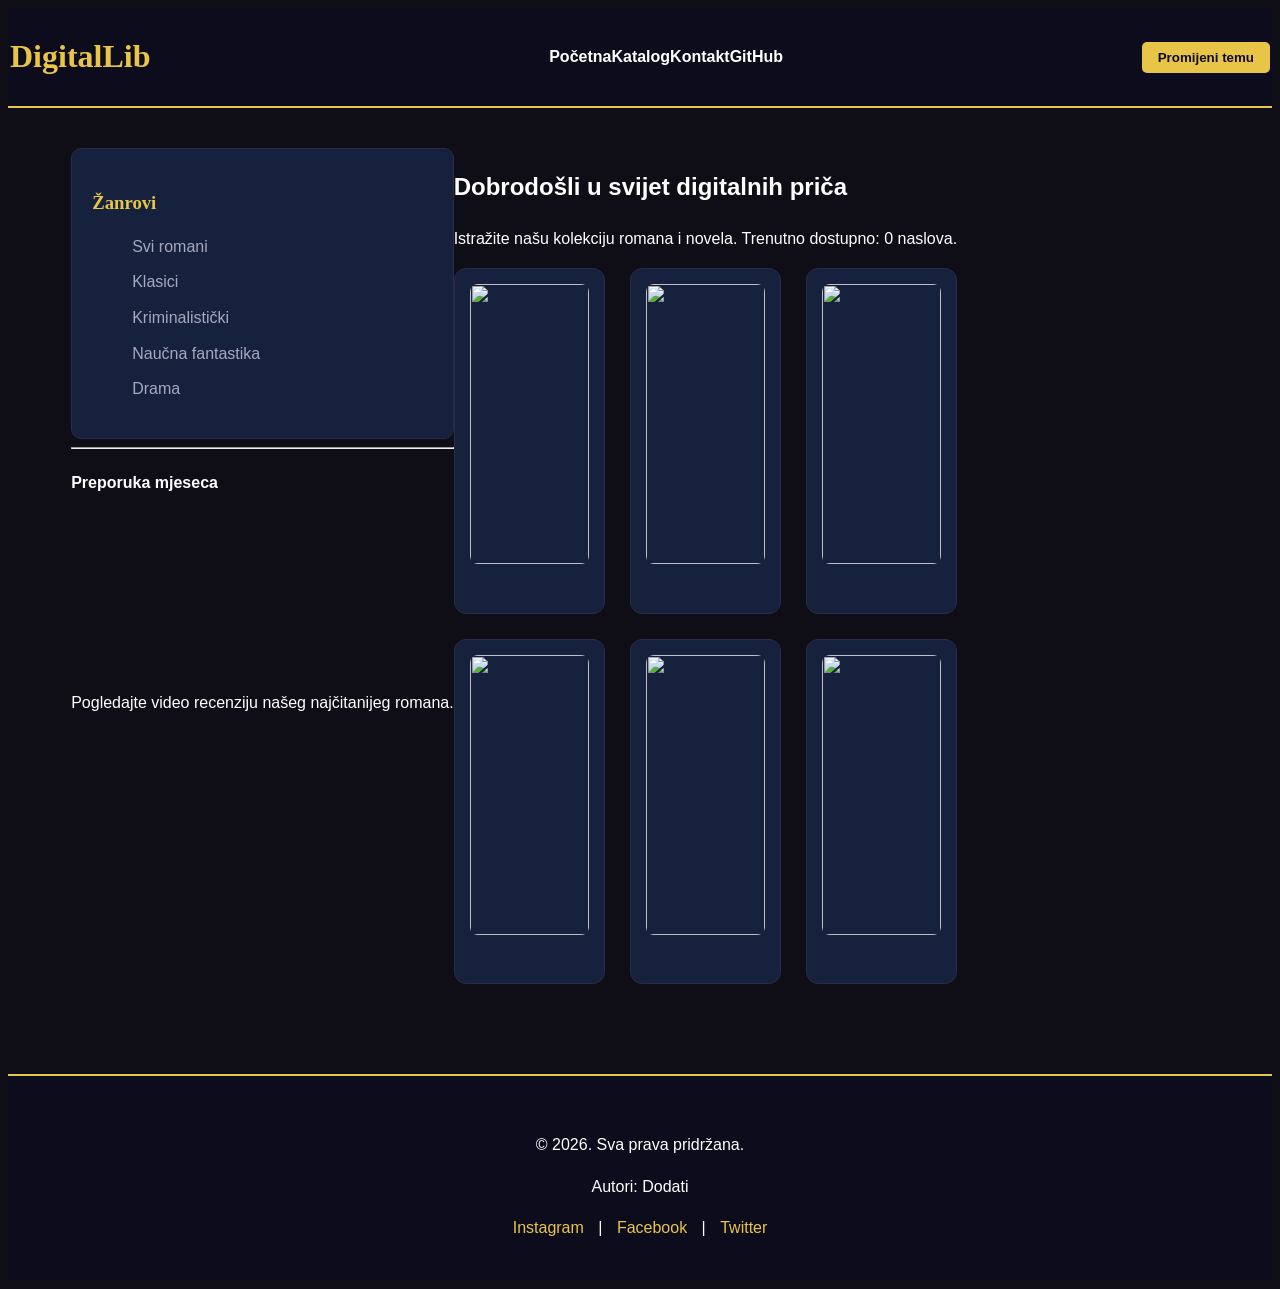
==== index.html @ f1a8d461 "v0.1 Osnovna struktura HTML dijela, uz skromni CSS i trenutno bez JS. Fokus ove promjene je bio dod" ====
<!DOCTYPE html>
<html lang="bs">
<head>
    <meta charset="UTF-8">
    <meta name="viewport" content="width=device-width, initial-scale=1.0">
    <title>Digitalna Biblioteka | Početna</title>
    <link rel="stylesheet" href="css/tptpstil.css">
</head>
<body>

    <header>
        <div class="logo">
            <h1>DigitalLib</h1>
        </div>
        <nav>
            <ul>
                <li><a href="index.html">Početna</a></li>
                <li><a href="katalog.html">Katalog</a></li>
                <li><a href="kontakt.html">Kontakt</a></li>
                <li><a href="https://https://github.com/numanovicm/Grupa50-TPTP-2026" target="_blank">GitHub</a></li>
            </ul>
        </nav>
        <button id="drugaBoja">Promijeni temu</button>
    </header>

    <div class="container">
        <aside>
            <nav id="sporedniNav">
                <h3>Žanrovi</h3>
                <ul>
                    <li><a href="#" onclick="filterBooks('svi')">Svi romani</a></li>
                    <li><a href="#" onclick="filterBooks('klasici')">Klasici</a></li>
                    <li><a href="#" onclick="filterBooks('krimi')">Kriminalistički</a></li>
                    <li><a href="#" onclick="filterBooks('sf')">Naučna fantastika</a></li>
                    <li><a href="#" onclick="filterBooks('drama')">Drama</a></li>
                </ul>
            </nav>
            <hr>
            <div class="video">
                <h4>Preporuka mjeseca</h4>
                <iframe width="100%" src="https://www.youtube.com/embed/dQw4w9WgXcQ" title="YouTube video " frameborder="0" allowfullscreen></iframe>
                <p>Pogledajte video recenziju našeg najčitanijeg romana.</p>
            </div>
        </aside>

        <main>
            <section id="landing">
                <h2>Dobrodošli u svijet digitalnih priča</h2>
                <p>Istražite našu kolekciju romana i novela. Trenutno dostupno: <span id="book-count">0</span> naslova.</p>
            </section>

            <section id="knjige-grid">
                <article class="kartice" data-category="klasici">
                    <img src="" alt="">
                    <h3></h3>
                    <p></p>
                    <a href="sadrzaj.html#"></a>
                </article>

                <article class="kartice" data-category="klasici">
                    <img src="" alt="">
                    <h3></h3>
                    <p></p>
                    <a href="sadrzaj.html#"></a>
                </article>


                <article class="kartice" data-category="klasici">
                    <img src="" alt="">
                    <h3></h3>
                    <p></p>
                    <a href="sadrzaj.html#"></a>
                </article>


                <article class="kartice" data-category="klasici">
                    <img src="" alt="">
                    <h3></h3>
                    <p></p>
                    <a href="sadrzaj.html#"></a>
                </article>


                <article class="kartice" data-category="klasici">
                    <img src="" alt="">
                    <h3></h3>
                    <p></p>
                    <a href="sadrzaj.html#"></a>
                </article>


                <article class="kartice" data-category="klasici">
                    <img src="" alt="">
                    <h3></h3>
                    <p></p>
                    <a href="sadrzaj.html#"></a>
                </article>

            </section>
        </main>
    </div>

    <footer>
        <p>&copy; 2026. Sva prava pridržana.</p>
        <p>Autori: Dodati</p>
        <div class="linkovi">
            <a href="#">Instagram</a> | <a href="#">Facebook</a> | <a href="#">Twitter</a>
        </div>
    </footer>

    <script src="js/tptpskripte.js"></script>
</body>
</html>
---- css/tptpstil.css ----
/*Deklaracija nekih boja koje se cesto koriste*/
:root {

    --boja-pozadina: #0f0e17;
    --boja-povrsina: #1a1a2e;
    --boja-kartica: #16213e;
    --boja-naglasak: #e8c547;
    --boja-tekst: #fffffe;
    --boja-tekst-sekundarni: #a7a9be;
    --boja-granica: #2a2a4a;
    --font-naslov: 'Playfair Display', Georgia, serif;
    --font-tijelo: 'Lato', sans-serif;
    --prelaz: 0.3s cubic-bezier(0.4, 0, 0.2, 1);
}



body {
    font-family: var(--font-tijelo);
    background-color: var(--boja-pozadina);
    color: var(--boja-tekst);
    line-height: 1.6;
    transition: background-color var(--prelaz), color var(--prelaz);
}


header {
    background-color: #0d0c1d;
    padding: 2px;
    display: flex;
    justify-content: space-between;
    align-items: center;
    position: sticky;
    top: 0;
    z-index: 1000; /*Sugestija Geminija kako bi header uvijek bio na vrhu*/
    border-bottom: 2px solid var(--boja-naglasak);
}

header h1 {
    font-family: var(--font-naslov);
    color: var(--boja-naglasak);
}

header nav ul {
    display: flex;
    list-style: none;
}

header nav a {
    color: var(--boja-tekst);
    text-decoration: none;
    font-weight: 600;
    transition: var(--prelaz);
}

header nav a:hover {
    color: var(--boja-naglasak);
}


#drugaBoja {
    padding: 8px 16px;
    background: var(--boja-naglasak);
    border: none;
    color: #0d0c1d;
    border-radius: 5px;
    cursor: pointer;
    font-weight: bold;
    transition: var(--prelaz);
}

#drugaBoja:hover {
    transform: scale(1.05);
    opacity: 0.9;
}


.container {
    display: flex;
    padding: 40px 5%;
}

aside {
    min-width: 250px;
}



#sporedniNav {
    background: var(--boja-kartica);
    padding: 20px;
    border-radius: 10px;
    border: 1px solid var(--boja-granica);
}

#sporedniNav h3 {
    margin-bottom: 15px;
    color: var(--boja-naglasak);
    font-family: var(--font-naslov);
}

#sporedniNav ul {
    list-style: none;
}

#sporedniNav li {
    margin-bottom: 10px;
}

#sporedniNav a {
    color: var(--boja-tekst-sekundarni);
    text-decoration: none;
    transition: var(--prelaz);
    display: block;
}

#sporedniNav a:hover {
    color: var(--boja-naglasak);
    padding-left: 5px;
}


#knjige-grid {
    display: grid;
    grid-template-columns: repeat(3, 1fr);
    gap: 25px;
}

.kartice {
    background: var(--boja-kartica);
    border: 1px solid var(--boja-granica);
    border-radius: 12px;
    padding: 15px;
    transition: var(--prelaz);
    animation: fadeInUp 0.8s ease forwards;
}

.kartice:hover {
    transform: translateY(-10px);
    border-color: var(--boja-naglasak);
    box-shadow: 0 10px 30px rgba(0,0,0,0.5);
}

.kartice img {
    width: 100%;
    height: 280px;
    object-fit: cover;
    border-radius: 8px;
    margin-bottom: 15px;
}

.kartice h3 {
    font-family: var(--font-naslov);
    margin-bottom: 10px;
    color: var(--boja-naglasak);
}

.kartice p {
    font-size: 0.9rem;
    color: var(--boja-tekst-sekundarni);
    margin-bottom: 15px;
}

.kartice a {
    color: var(--boja-naglasak);
    text-decoration: none;
    font-weight: bold;
    font-size: 12px;
    text-transform: uppercase;
}

footer {
    background: #0d0c1d;
    padding: 40px 5%;
    text-align: center;
    border-top: 2px solid var(--boja-naglasak);
    margin-top: 50px;
}

.linkovi a {
    color: var(--boja-naglasak);
    margin: 0 10px;
    text-decoration: none;
}
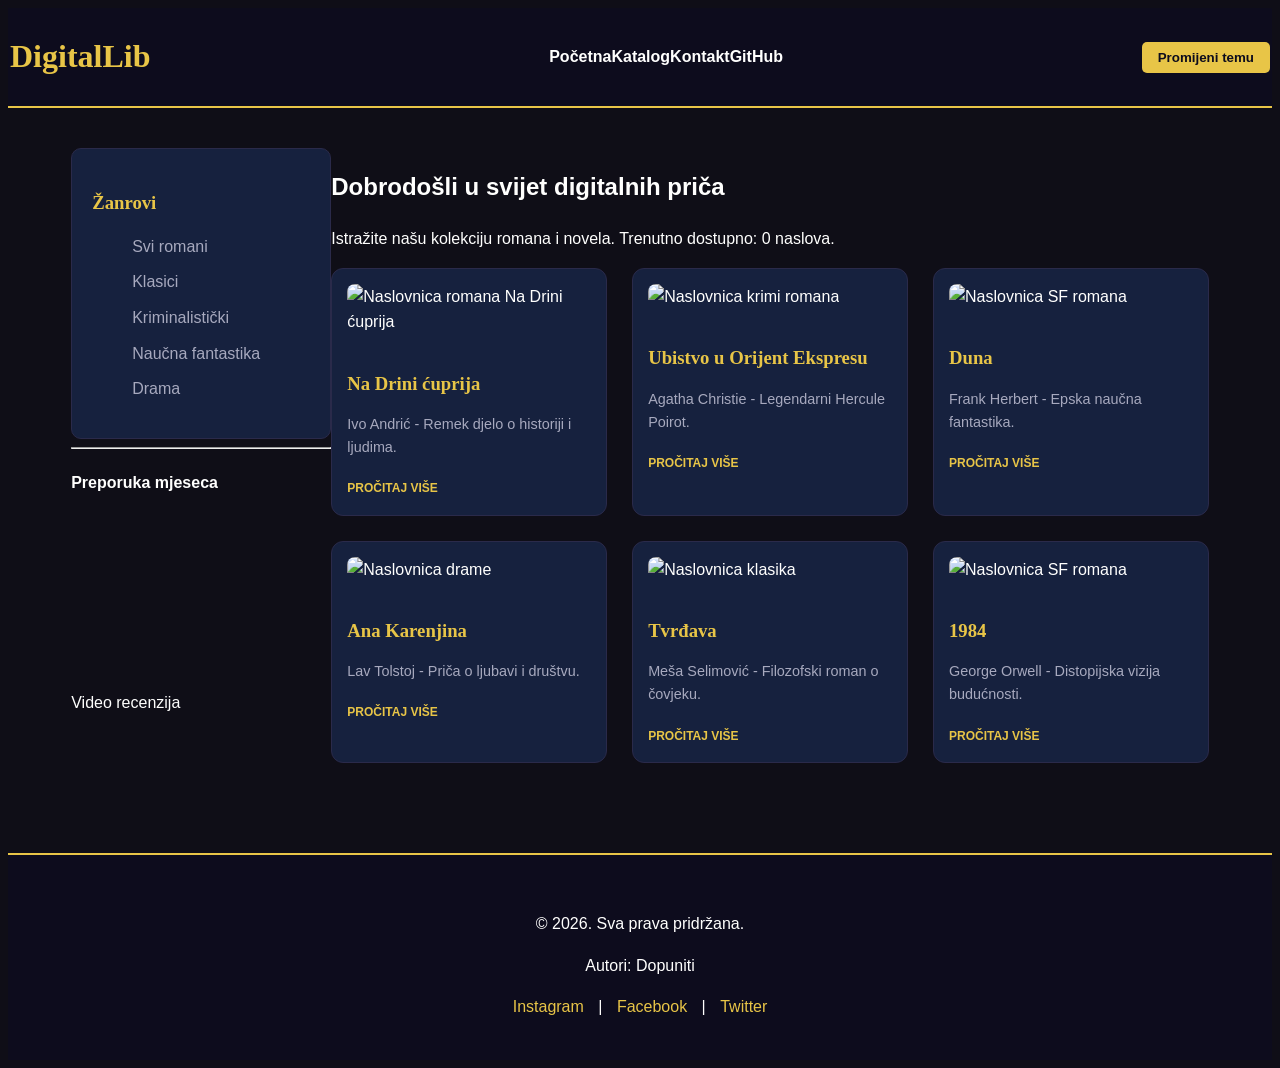
==== commit f899c676: "v0.2 Ova ekstenzija projekta se tiče same osnovne strukture HTML-a. Dodate su sve neophodne stranice" ====
--- a/index.html
+++ b/index.html
@@ -39,70 +39,65 @@
             <div class="video">
                 <h4>Preporuka mjeseca</h4>
                 <iframe width="100%" src="https://www.youtube.com/embed/dQw4w9WgXcQ" title="YouTube video " frameborder="0" allowfullscreen></iframe>
-                <p>Pogledajte video recenziju našeg najčitanijeg romana.</p>
+                <p>Video recenzija</p>
             </div>
         </aside>
 
         <main>
             <section id="landing">
-                <h2>Dobrodošli u svijet digitalnih priča</h2>
+                <h2>Dobrodošli u svijet digitalnih priča</h2> 
                 <p>Istražite našu kolekciju romana i novela. Trenutno dostupno: <span id="book-count">0</span> naslova.</p>
             </section>
 
             <section id="knjige-grid">
                 <article class="kartice" data-category="klasici">
-                    <img src="" alt="">
-                    <h3></h3>
-                    <p></p>
-                    <a href="sadrzaj.html#"></a>
+                    <img src="images/knjiga1.jpg" alt="Naslovnica romana Na Drini ćuprija">
+                    <h3>Na Drini ćuprija</h3>
+                    <p>Ivo Andrić - Remek djelo o historiji i ljudima.</p>
+                    <a href="sadrzaj.html#andric">Pročitaj više</a>
+                </article>
+
+                <article class="kartice" data-category="krimi">
+                    <img src="images/knjiga2.jpg" alt="Naslovnica krimi romana">
+                    <h3>Ubistvo u Orijent Ekspresu</h3>
+                    <p>Agatha Christie - Legendarni Hercule Poirot.</p>
+                    <a href="sadrzaj.html#christie">Pročitaj više</a>
+                </article>
+
+                <article class="kartice" data-category="sf">
+                    <img src="images/knjiga3.jpg" alt="Naslovnica SF romana">
+                    <h3>Duna</h3>
+                    <p>Frank Herbert - Epska naučna fantastika.</p>
+                    <a href="sadrzaj.html#dune">Pročitaj više</a>
+                </article>
+
+                <article class="kartice" data-category="drama">
+                    <img src="images/knjiga4.jpg" alt="Naslovnica drame">
+                    <h3>Ana Karenjina</h3>
+                    <p>Lav Tolstoj - Priča o ljubavi i društvu.</p>
+                    <a href="sadrzaj.html#tolstoj">Pročitaj više</a>
                 </article>
 
                 <article class="kartice" data-category="klasici">
-                    <img src="" alt="">
-                    <h3></h3>
-                    <p></p>
-                    <a href="sadrzaj.html#"></a>
+                    <img src="images/knjiga5.jpg" alt="Naslovnica klasika">
+                    <h3>Tvrđava</h3>
+                    <p>Meša Selimović - Filozofski roman o čovjeku.</p>
+                    <a href="sadrzaj.html#selimovic">Pročitaj više</a>
                 </article>
 
-
-                <article class="kartice" data-category="klasici">
-                    <img src="" alt="">
-                    <h3></h3>
-                    <p></p>
-                    <a href="sadrzaj.html#"></a>
+                <article class="kartice" data-category="sf">
+                    <img src="images/knjiga6.jpg" alt="Naslovnica SF romana">
+                    <h3>1984</h3>
+                    <p>George Orwell - Distopijska vizija budućnosti.</p>
+                    <a href="sadrzaj.html#orwell">Pročitaj više</a>
                 </article>
-
-
-                <article class="kartice" data-category="klasici">
-                    <img src="" alt="">
-                    <h3></h3>
-                    <p></p>
-                    <a href="sadrzaj.html#"></a>
-                </article>
-
-
-                <article class="kartice" data-category="klasici">
-                    <img src="" alt="">
-                    <h3></h3>
-                    <p></p>
-                    <a href="sadrzaj.html#"></a>
-                </article>
-
-
-                <article class="kartice" data-category="klasici">
-                    <img src="" alt="">
-                    <h3></h3>
-                    <p></p>
-                    <a href="sadrzaj.html#"></a>
-                </article>
-
             </section>
         </main>
     </div>
 
     <footer>
         <p>&copy; 2026. Sva prava pridržana.</p>
-        <p>Autori: Dodati</p>
+        <p>Autori: Dopuniti</p>
         <div class="linkovi">
             <a href="#">Instagram</a> | <a href="#">Facebook</a> | <a href="#">Twitter</a>
         </div>
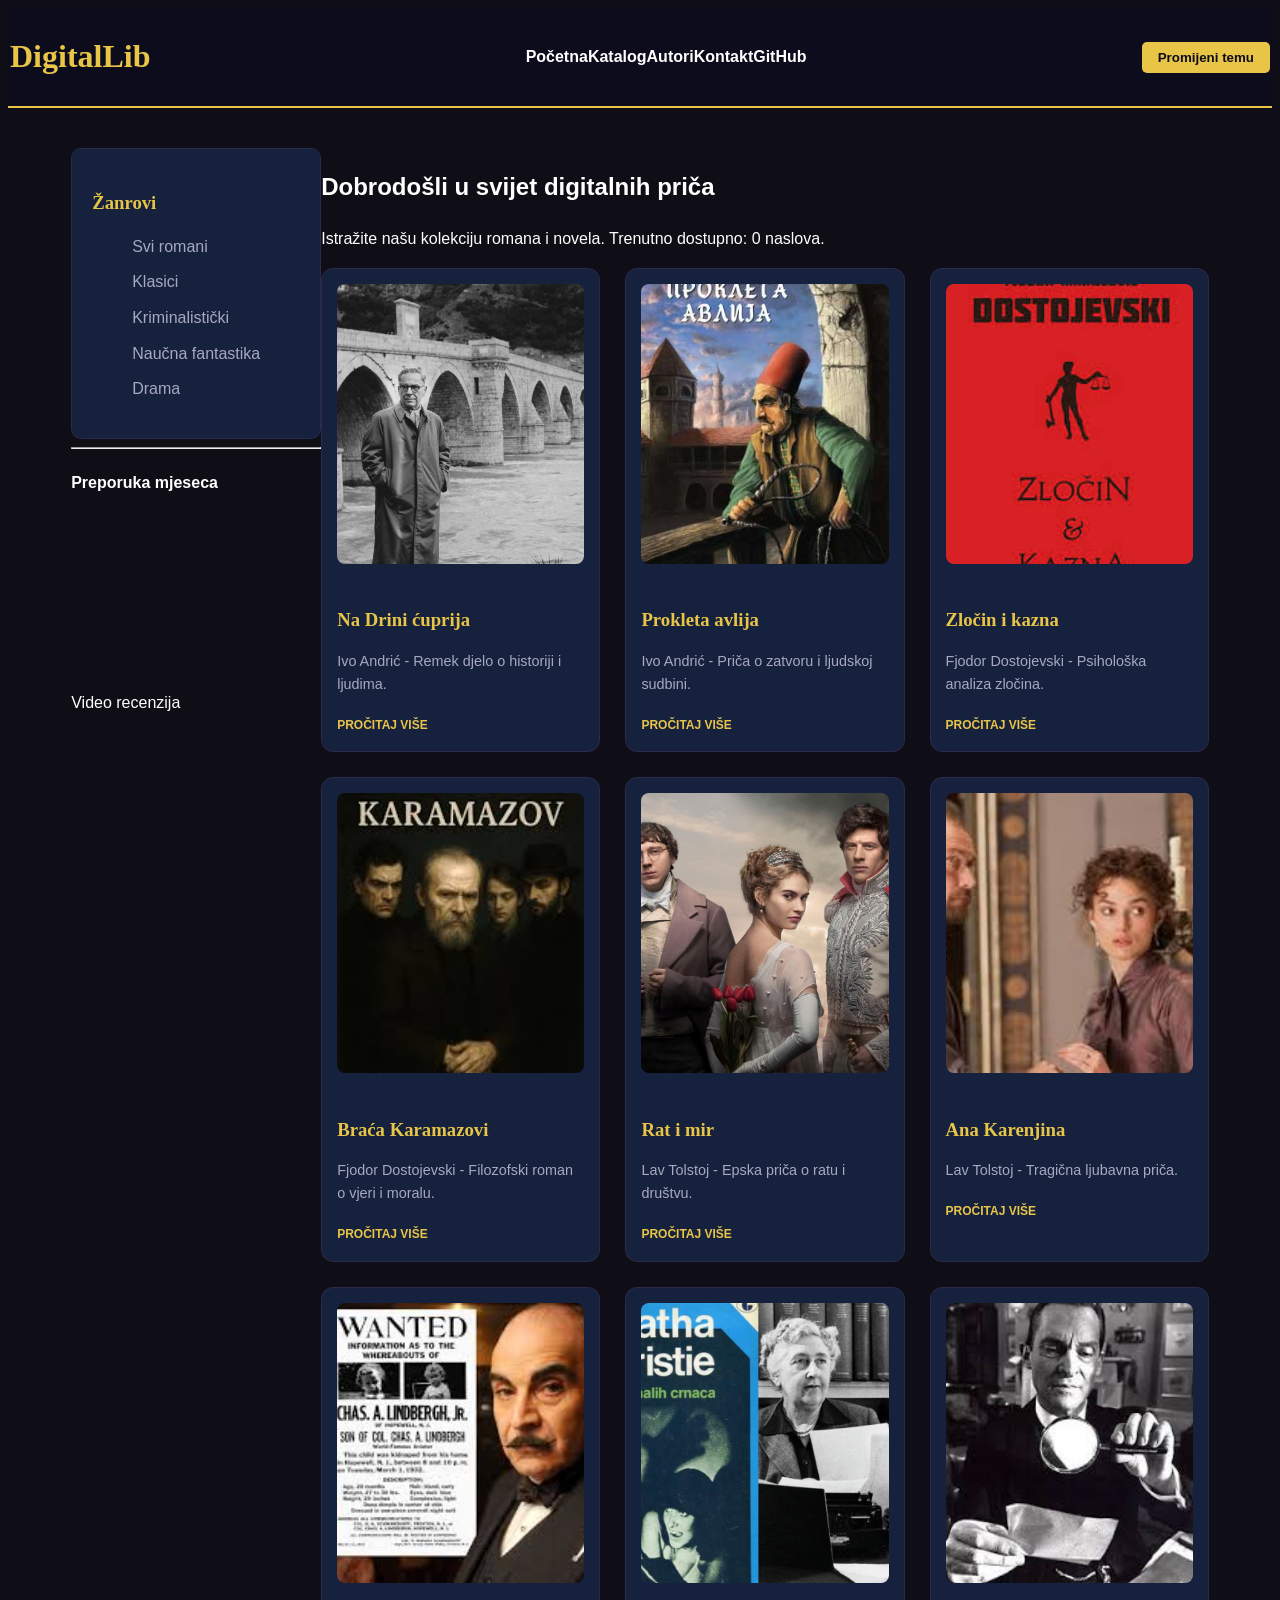
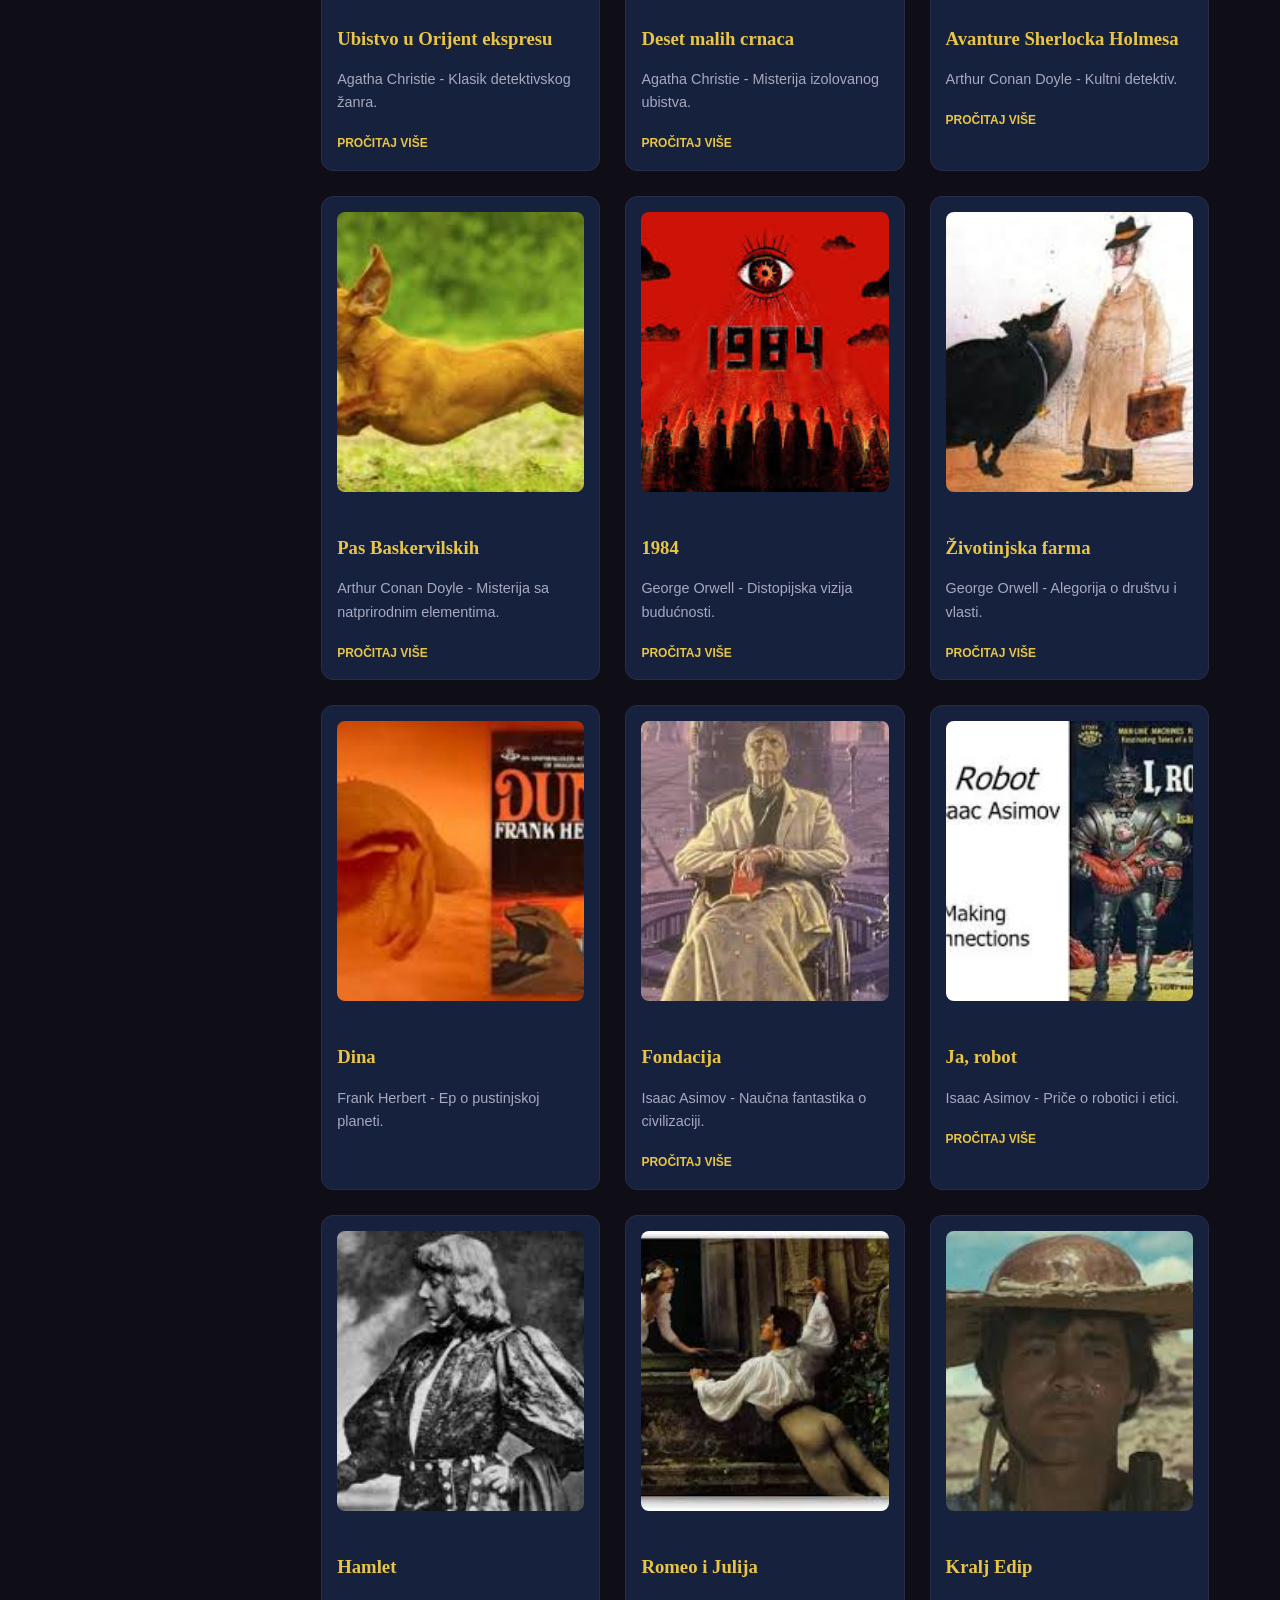
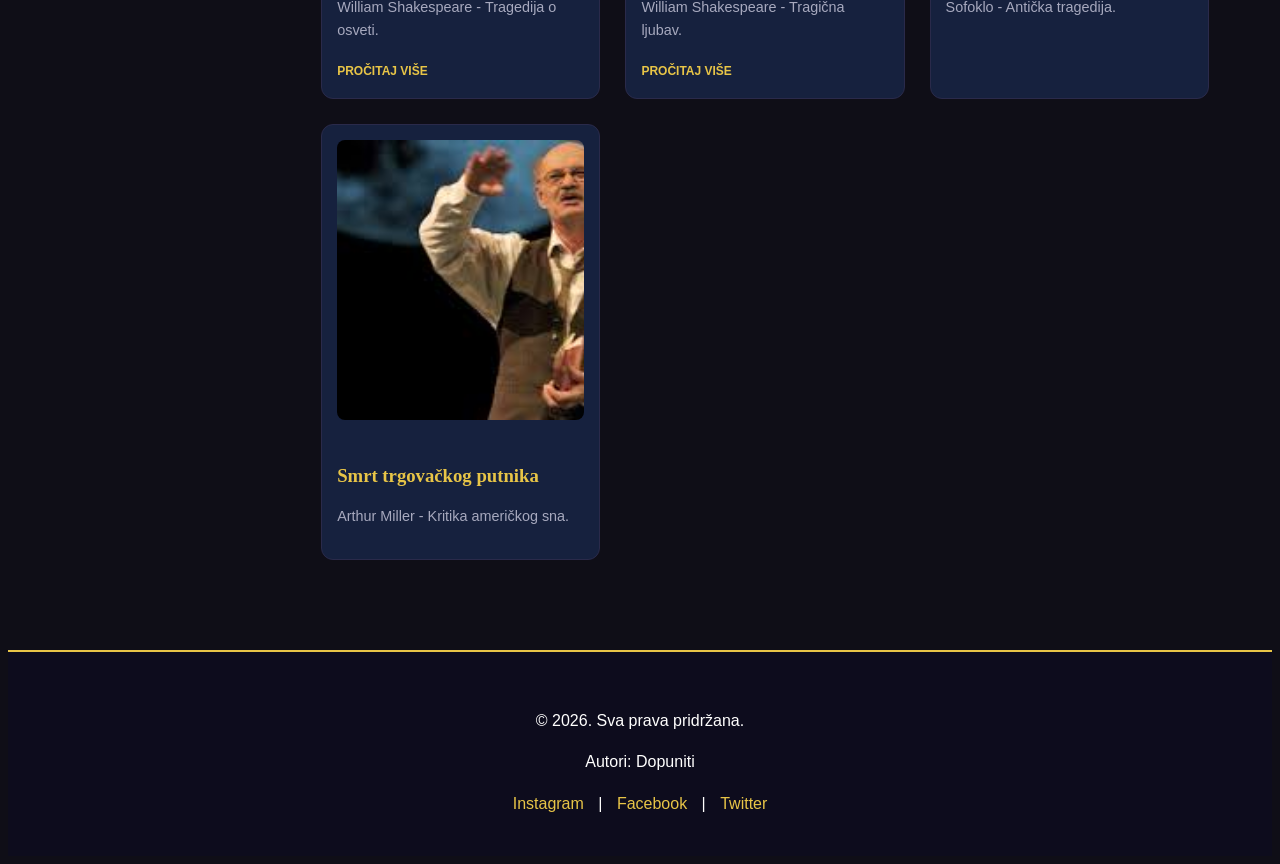
==== commit adc626db: "v0.3 U ovoj verziji primarno dodate su slike neophodne za same knjige, kako ilustrativne tako i slik" ====
--- a/index.html
+++ b/index.html
@@ -5,6 +5,7 @@
     <meta name="viewport" content="width=device-width, initial-scale=1.0">
     <title>Digitalna Biblioteka | Početna</title>
     <link rel="stylesheet" href="css/tptpstil.css">
+		<link rel="icon" type="image/png" href="images/logo.png">
 </head>
 <body>
 
@@ -12,14 +13,26 @@
         <div class="logo">
             <h1>DigitalLib</h1>
         </div>
-        <nav>
-            <ul>
-                <li><a href="index.html">Početna</a></li>
-                <li><a href="katalog.html">Katalog</a></li>
-                <li><a href="kontakt.html">Kontakt</a></li>
-                <li><a href="https://https://github.com/numanovicm/Grupa50-TPTP-2026" target="_blank">GitHub</a></li>
-            </ul>
-        </nav>
+		<nav>
+			<ul>
+				<li>
+					<a href="index.html">Početna</a>
+				</li>
+				<li>
+					<a href="katalog.html">Katalog</a>
+				</li>
+				<li>
+					<a href="autori.html">Autori</a>
+				</li>
+				<li>
+					<a href="kontakt.html">Kontakt</a>
+				</li>
+				<li>
+					<a href="https://github.com/numanovicm/Grupa50-TPTP-2026" target="_blank">GitHub</a>
+				</li>
+			</ul>
+		</nav>
+       
         <button id="drugaBoja">Promijeni temu</button>
     </header>
 
@@ -50,47 +63,148 @@
             </section>
 
             <section id="knjige-grid">
-                <article class="kartice" data-category="klasici">
-                    <img src="images/knjiga1.jpg" alt="Naslovnica romana Na Drini ćuprija">
-                    <h3>Na Drini ćuprija</h3>
-                    <p>Ivo Andrić - Remek djelo o historiji i ljudima.</p>
-                    <a href="sadrzaj.html#andric">Pročitaj više</a>
-                </article>
-
-                <article class="kartice" data-category="krimi">
-                    <img src="images/knjiga2.jpg" alt="Naslovnica krimi romana">
-                    <h3>Ubistvo u Orijent Ekspresu</h3>
-                    <p>Agatha Christie - Legendarni Hercule Poirot.</p>
-                    <a href="sadrzaj.html#christie">Pročitaj više</a>
-                </article>
-
-                <article class="kartice" data-category="sf">
-                    <img src="images/knjiga3.jpg" alt="Naslovnica SF romana">
-                    <h3>Duna</h3>
-                    <p>Frank Herbert - Epska naučna fantastika.</p>
-                    <a href="sadrzaj.html#dune">Pročitaj više</a>
-                </article>
-
-                <article class="kartice" data-category="drama">
-                    <img src="images/knjiga4.jpg" alt="Naslovnica drame">
-                    <h3>Ana Karenjina</h3>
-                    <p>Lav Tolstoj - Priča o ljubavi i društvu.</p>
-                    <a href="sadrzaj.html#tolstoj">Pročitaj više</a>
-                </article>
-
-                <article class="kartice" data-category="klasici">
-                    <img src="images/knjiga5.jpg" alt="Naslovnica klasika">
-                    <h3>Tvrđava</h3>
-                    <p>Meša Selimović - Filozofski roman o čovjeku.</p>
-                    <a href="sadrzaj.html#selimovic">Pročitaj više</a>
-                </article>
-
-                <article class="kartice" data-category="sf">
-                    <img src="images/knjiga6.jpg" alt="Naslovnica SF romana">
-                    <h3>1984</h3>
-                    <p>George Orwell - Distopijska vizija budućnosti.</p>
-                    <a href="sadrzaj.html#orwell">Pročitaj više</a>
-                </article>
+				<article class="kartice" data-category="klasici">
+					<img src="images/drinacuprija.jpeg" alt="Na Drini ćuprija">
+						<h3>Na Drini ćuprija</h3>
+						<p>Ivo Andrić - Remek djelo o historiji i ljudima.</p>
+						<a href="autori.html#ivo">Pročitaj više</a>
+					</article>
+
+				<article class="kartice" data-category="klasici">
+					<img src="images/avlija.jpg" alt="Prokleta avlija">
+						<h3>Prokleta avlija</h3>
+						<p>Ivo Andrić - Priča o zatvoru i ljudskoj sudbini.</p>
+						<a href="#">Pročitaj više</a>
+					</article>
+
+				<article class="kartice" data-category="klasici">
+					<img src="images/zlocin.jpeg" alt="Zločin i kazna">
+						<h3>Zločin i kazna</h3>
+						<p>Fjodor Dostojevski - Psihološka analiza zločina.</p>
+						<a href="autori.html#fjodor">Pročitaj više</a>
+					</article>
+
+				<article class="kartice" data-category="klasici">
+					<img src="images/braca.jpeg" alt="Braća Karamazovi">
+						<h3>Braća Karamazovi</h3>
+						<p>Fjodor Dostojevski - Filozofski roman o vjeri i moralu.</p>
+						<a href="autori.html#fjodor">Pročitaj više</a>
+					</article>
+
+				<article class="kartice" data-category="klasici">
+					<img src="images/rat.jpeg" alt="Rat i mir">
+						<h3>Rat i mir</h3>
+						<p>Lav Tolstoj - Epska priča o ratu i društvu.</p>
+						<a href="autori.html#lav">Pročitaj više</a>
+					</article>
+
+				<article class="kartice" data-category="klasici">
+					<img src="images/ana.jpeg" alt="Ana Karenjina">
+						<h3>Ana Karenjina</h3>
+						<p>Lav Tolstoj - Tragična ljubavna priča.</p>
+						<a href="autori.html#lav">Pročitaj više</a>
+					</article>
+
+				
+
+				<article class="kartice" data-category="kriminalisticki">
+					<img src="images/ubistvo.jpeg" alt="Ubistvo u Orijent ekspresu">
+						<h3>Ubistvo u Orijent ekspresu</h3>
+						<p>Agatha Christie - Klasik detektivskog žanra.</p>
+						<a href="autori.html#agata">Pročitaj više</a>
+					</article>
+
+				<article class="kartice" data-category="kriminalisticki">
+					<img src="images/crnac.jpg" alt="Deset malih crnaca">
+						<h3>Deset malih crnaca</h3>
+						<p>Agatha Christie - Misterija izolovanog ubistva.</p>
+						<a href="autori.html#agata">Pročitaj više</a>
+					</article>
+
+				<article class="kartice" data-category="kriminalisticki">
+					<img src="images/serla.jpeg" alt="Sherlock Holmes">
+						<h3>Avanture Sherlocka Holmesa</h3>
+						<p>Arthur Conan Doyle - Kultni detektiv.</p>
+						<a href="autori.html#artur">Pročitaj više</a>
+					</article>
+
+				<article class="kartice" data-category="kriminalisticki">
+					<img src="images/pas.jpeg" alt="Pas Baskervilskih">
+						<h3>Pas Baskervilskih</h3>
+						<p>Arthur Conan Doyle - Misterija sa natprirodnim elementima.</p>
+						<a href="autori.html#artur">Pročitaj više</a>
+					</article>
+
+				
+
+				<article class="kartice" data-category="scifi">
+					<img src="images/84.jpeg" alt="1984">
+						<h3>1984</h3>
+						<p>George Orwell - Distopijska vizija budućnosti.</p>
+						<a href="autori.html#dzordz">Pročitaj više</a>
+					</article>
+
+				<article class="kartice" data-category="scifi">
+					<img src="images/farma.jpeg" alt="Životinjska farma">
+						<h3>Životinjska farma</h3>
+						<p>George Orwell - Alegorija o društvu i vlasti.</p>
+						<a href="autori.html#dzordz">Pročitaj više</a>
+					</article>
+
+				<article class="kartice" data-category="scifi">
+					<img src="images/dina.jpeg" alt="Dina">
+						<h3>Dina</h3>
+						<p>Frank Herbert - Ep o pustinjskoj planeti.</p>
+						
+					</article>
+
+				<article class="kartice" data-category="scifi">
+					<img src="images/fondacija.jpeg" alt="Fondacija">
+						<h3>Fondacija</h3>
+						<p>Isaac Asimov - Naučna fantastika o civilizaciji.</p>
+						<a href="autori.html#asim">Pročitaj više</a>
+					</article>
+
+				<article class="kartice" data-category="scifi">
+					<img src="images/robot.jpeg" alt="Ja, robot">
+						<h3>Ja, robot</h3>
+						<p>Isaac Asimov - Priče o robotici i etici.</p>
+						<a href="autori.html#asim">Pročitaj više</a>
+					</article>
+
+			
+
+				<article class="kartice" data-category="drama">
+					<img src="images/hamlet.jpeg" alt="Hamlet">
+						<h3>Hamlet</h3>
+						<p>William Shakespeare - Tragedija o osveti.</p>
+						<a href="autori.html#sekspir">Pročitaj više</a>
+					</article>
+
+				<article class="kartice" data-category="drama">
+					<img src="images/romeo.jpeg" alt="Romeo i Julija">
+						<h3>Romeo i Julija</h3>
+						<p>William Shakespeare - Tragična ljubav.</p>
+						<a href="autori.html#sekspir">Pročitaj više</a>
+					</article>
+
+				<article class="kartice" data-category="drama">
+					<img src="images/edo.jpeg" alt="Kralj Edip">
+						<h3>Kralj Edip</h3>
+						<p>Sofoklo - Antička tragedija.</p>
+						
+					</article>
+
+				<article class="kartice" data-category="drama">
+					<img src="images/smrt.jpeg" alt="Smrt trgovačkog putnika">
+						<h3>Smrt trgovačkog putnika</h3>
+						<p>Arthur Miller - Kritika američkog sna.</p>
+					
+					</article>
+
+			
+
+				
             </section>
         </main>
     </div>
--- a/css/tptpstil.css
+++ b/css/tptpstil.css
@@ -15,6 +15,16 @@
 }
 
 
+body.dark-mode {
+    --boja-pozadina: #f4f1ea;
+    --boja-povrsina: #ffffff;
+    --boja-kartica: #fdf8f0;
+    --boja-akcentna: #8b5e3c; 
+    --boja-tekst: #1a1a1a;
+    --boja-tekst-sekundarni: #555555;
+    --boja-granica: #d4c5a9;
+}
+
 
 body {
     font-family: var(--font-tijelo);
@@ -126,6 +136,61 @@
     grid-template-columns: repeat(3, 1fr);
     gap: 25px;
 }
+.authors{
+    width: 100%;
+    background: var(--boja-pozadina);
+    padding: 15px;
+    transition: var(--prelaz);
+    animation: fadeInUp 0.8s ease forwards;
+}
+.author-cont{
+    width: 100%;
+    min-width: 100%;
+    box-sizing: border-box;
+    background: var(--boja-kartica);
+    border: 1px solid var(--boja-granica);
+    border-radius: 12px;
+    display: flex;
+    align-items: center;
+    flex-direction: row;
+    justify-content: space-between;
+    gap: 15px;
+    align-self: stretch;
+    margin-bottom: 30px;
+    padding: 20px;
+}
+
+.author-cont-txt {
+    display: flex;
+    flex-direction: column;
+    flex: 1;
+}
+
+.author-cont h3 {
+    font-family: var(--font-naslov);
+    color: var(--boja-naglasak);
+    margin-bottom: 5px;
+}
+
+.author-cont-txt h5 {
+    margin: 5px 0;   
+    font-weight: normal;
+}
+.author-cont p {
+    margin-top: 15px;
+    margin-bottom: 10px;
+    font-size: 0.9rem;
+}
+
+
+.author-cont img {
+    width: 200px;
+    height: 220px;
+    object-fit: cover;
+    border-radius: 5%;
+    margin-left: 15px;
+   
+}
 
 .kartice {
     background: var(--boja-kartica);
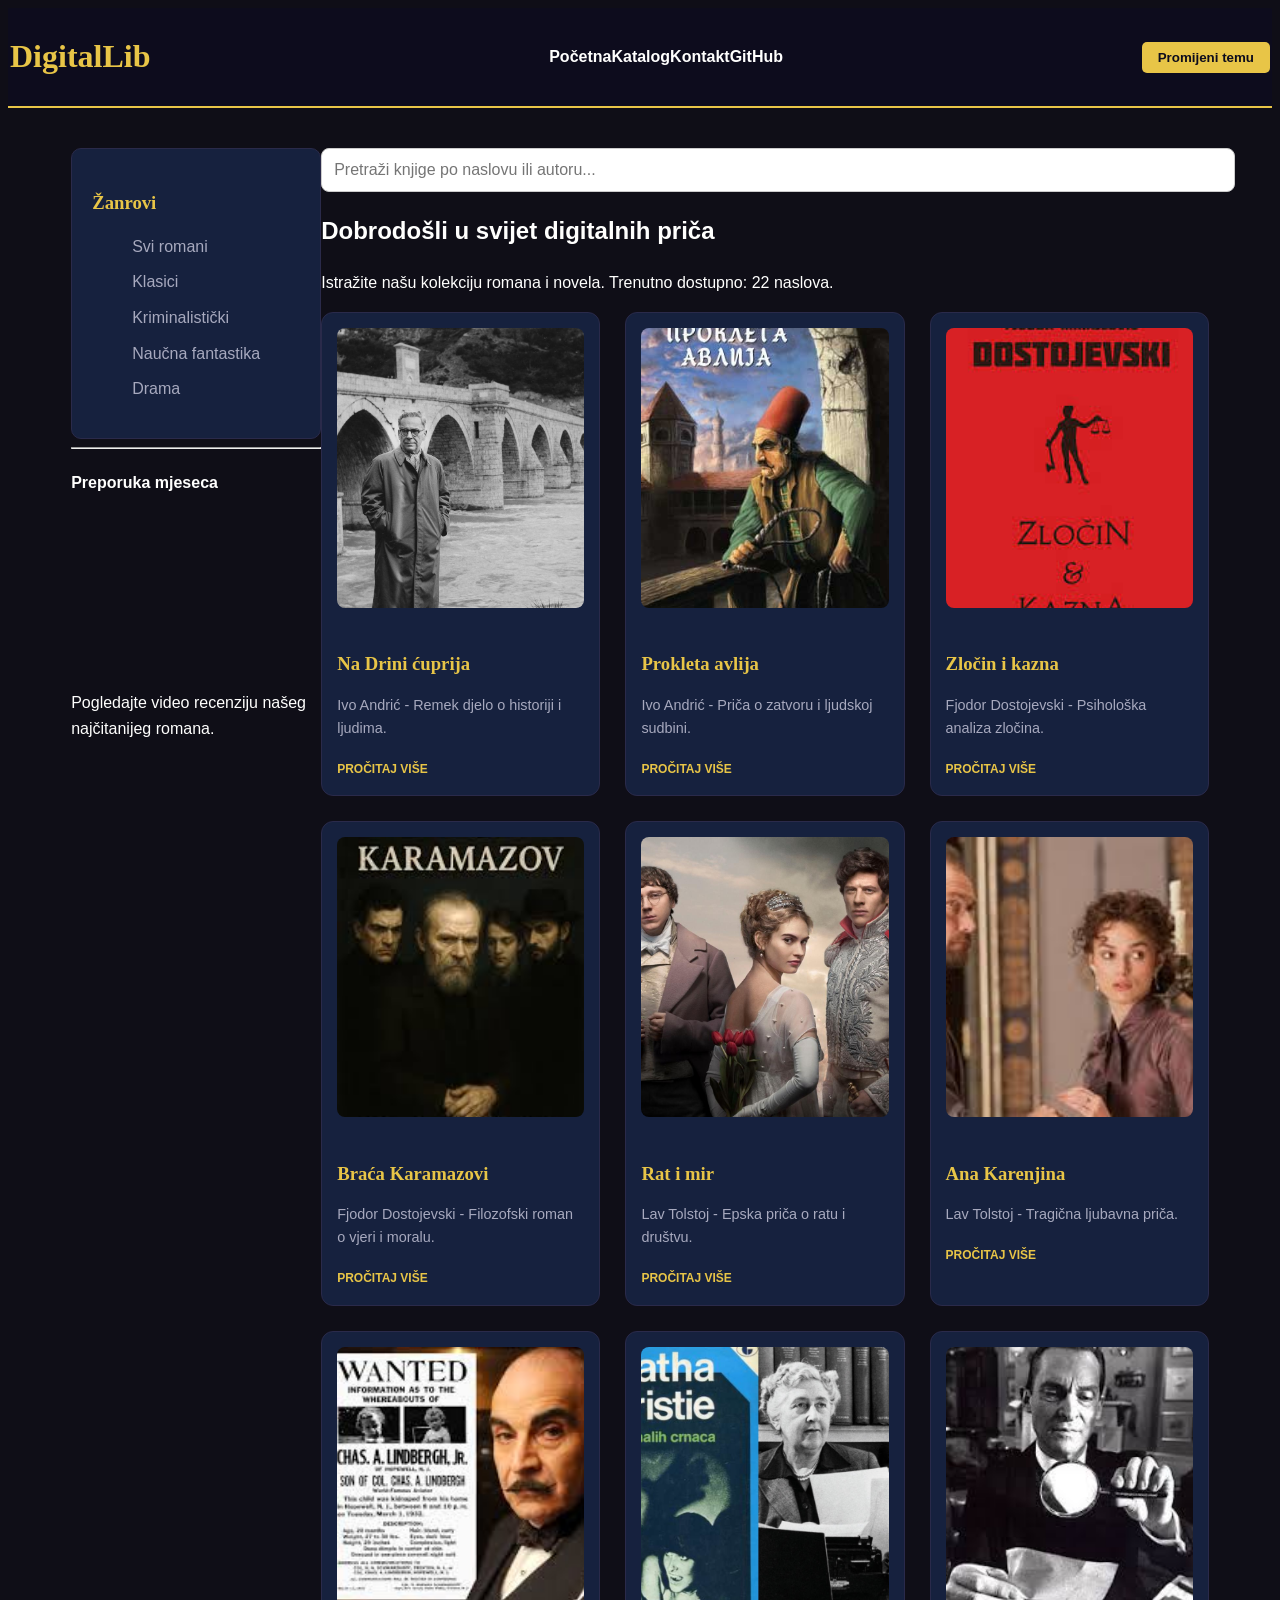
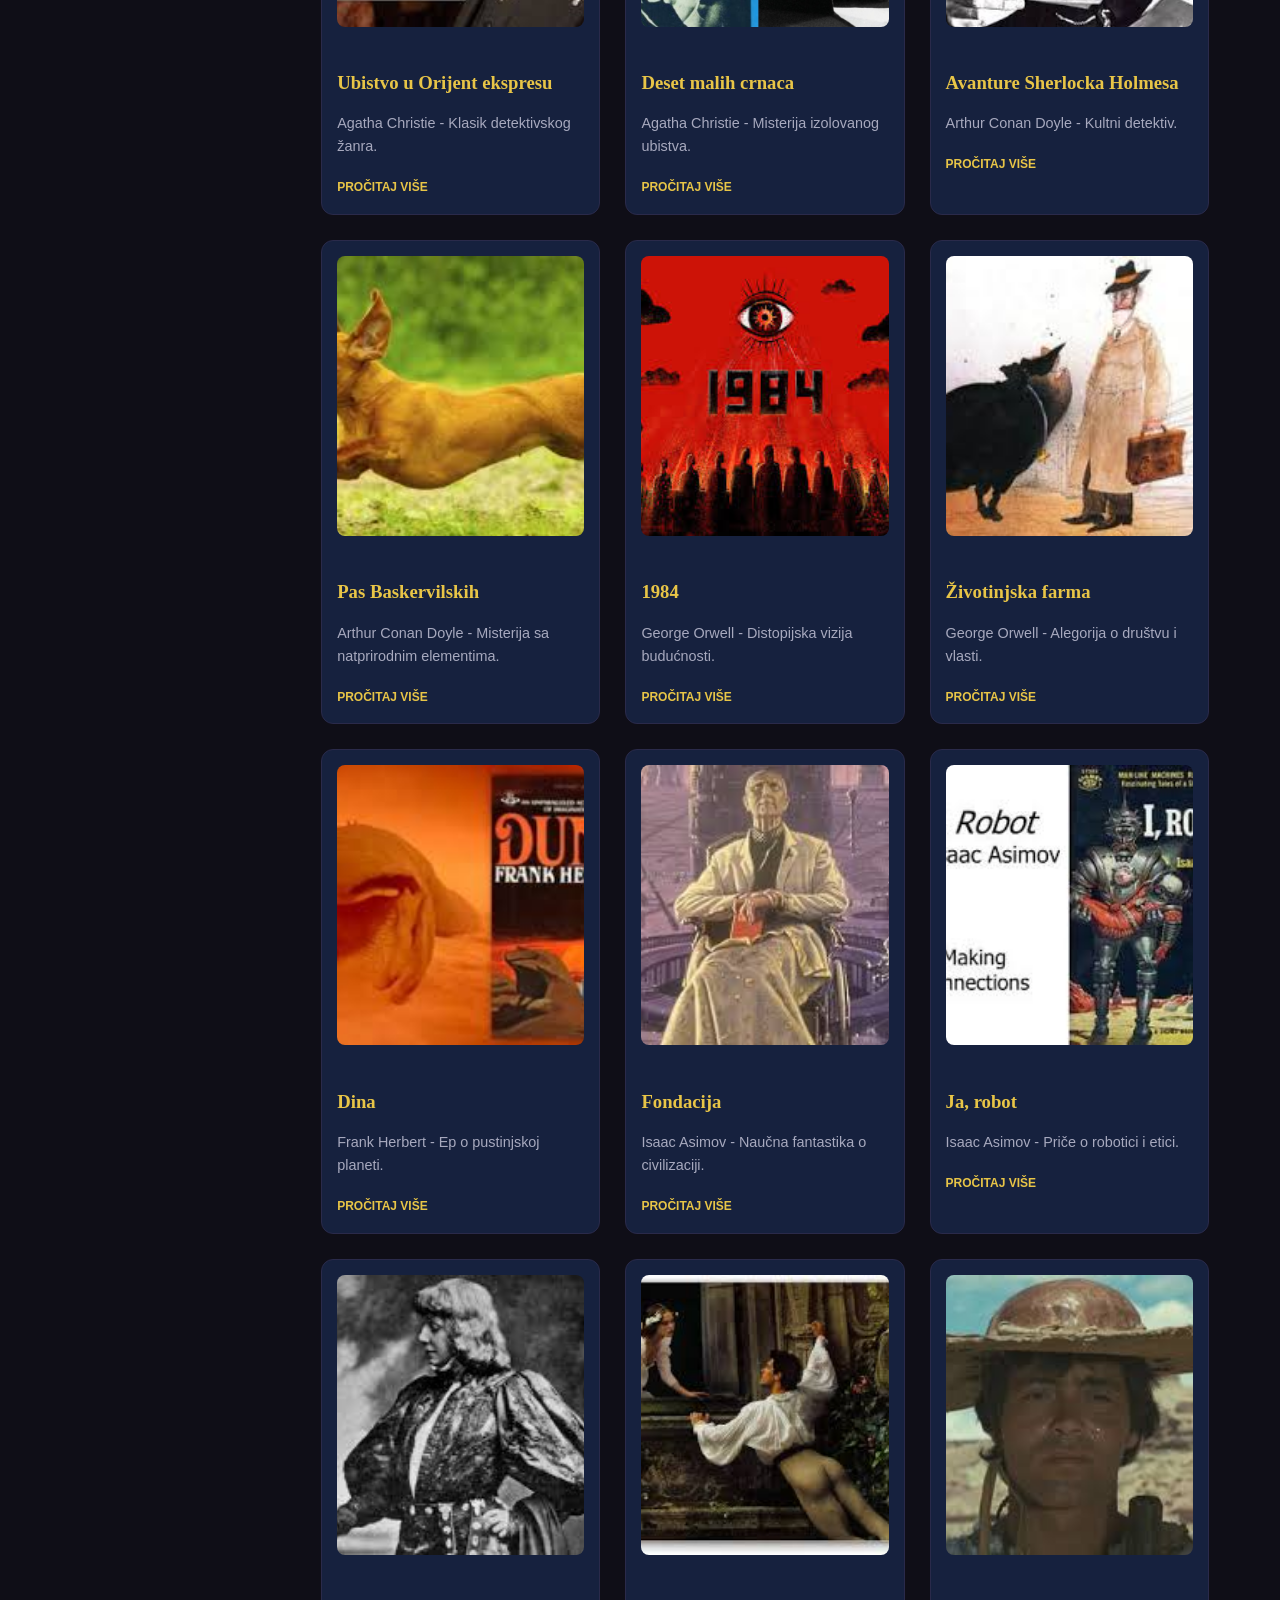
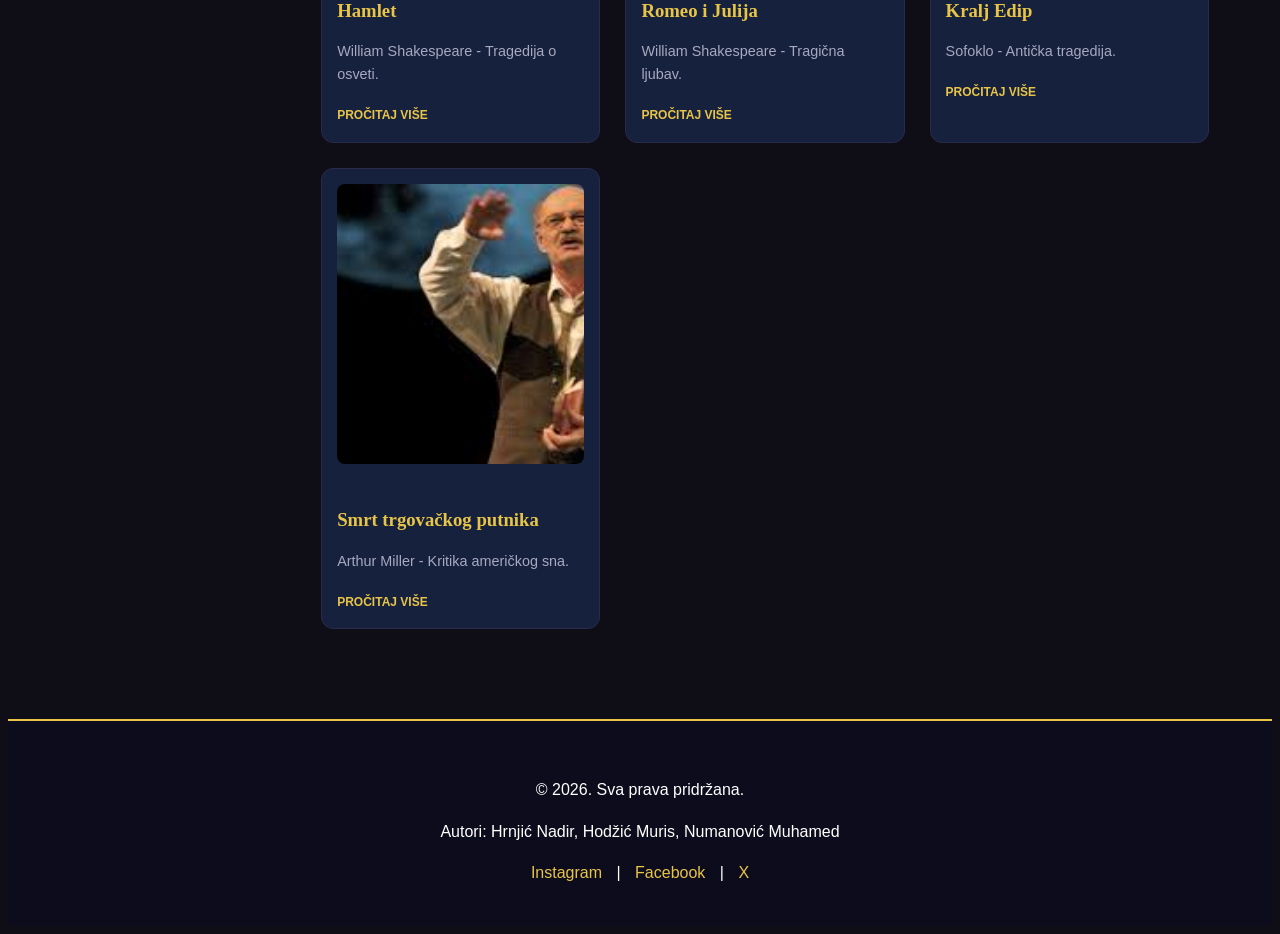
==== commit 6f4bcd4c: "v.04 Ovim commitom najosnovnija struktura HTML-a je završena. Dopunjene su kartice za autore, da usm" ====
--- a/index.html
+++ b/index.html
@@ -5,7 +5,7 @@
     <meta name="viewport" content="width=device-width, initial-scale=1.0">
     <title>Digitalna Biblioteka | Početna</title>
     <link rel="stylesheet" href="css/tptpstil.css">
-		<link rel="icon" type="image/png" href="images/logo.png">
+    <link rel="icon" type="image/png" href="images/logo.png">
 </head>
 <body>
 
@@ -13,26 +13,14 @@
         <div class="logo">
             <h1>DigitalLib</h1>
         </div>
-		<nav>
-			<ul>
-				<li>
-					<a href="index.html">Početna</a>
-				</li>
-				<li>
-					<a href="katalog.html">Katalog</a>
-				</li>
-				<li>
-					<a href="autori.html">Autori</a>
-				</li>
-				<li>
-					<a href="kontakt.html">Kontakt</a>
-				</li>
-				<li>
-					<a href="https://github.com/numanovicm/Grupa50-TPTP-2026" target="_blank">GitHub</a>
-				</li>
-			</ul>
-		</nav>
-       
+        <nav>
+            <ul>
+                <li><a href="index.html">Početna</a></li>
+                <li><a href="katalog.html">Katalog</a></li>
+                <li><a href="kontakt.html">Kontakt</a></li>
+                <li><a href="https://github.com/numanovicm/Grupa50-TPTP-2026" target="_blank">GitHub</a></li>
+            </ul>
+        </nav>
         <button id="drugaBoja">Promijeni temu</button>
     </header>
 
@@ -43,177 +31,171 @@
                 <ul>
                     <li><a href="#" onclick="filterBooks('svi')">Svi romani</a></li>
                     <li><a href="#" onclick="filterBooks('klasici')">Klasici</a></li>
-                    <li><a href="#" onclick="filterBooks('krimi')">Kriminalistički</a></li>
-                    <li><a href="#" onclick="filterBooks('sf')">Naučna fantastika</a></li>
+                    <li><a href="#" onclick="filterBooks('kriminalisticki')">Kriminalistički</a></li>
+                    <li><a href="#" onclick="filterBooks('scifi')">Naučna fantastika</a></li>
                     <li><a href="#" onclick="filterBooks('drama')">Drama</a></li>
                 </ul>
             </nav>
             <hr>
             <div class="video">
                 <h4>Preporuka mjeseca</h4>
-                <iframe width="100%" src="https://www.youtube.com/embed/dQw4w9WgXcQ" title="YouTube video " frameborder="0" allowfullscreen></iframe>
-                <p>Video recenzija</p>
+                <iframe src="https://www.youtube.com/embed/9xsYCiivBok?si=r5ehNdnq6RVL9y-l" title="YouTube video player" frameborder="0" allow="accelerometer; autoplay; clipboard-write; encrypted-media; gyroscope; picture-in-picture; web-share" referrerpolicy="strict-origin-when-cross-origin" allowfullscreen></iframe>
+                <p>Pogledajte video recenziju našeg najčitanijeg romana.</p>
             </div>
         </aside>
 
         <main>
+			<section id="search-section" style="margin-bottom: 20px;">
+   		 <input type="text" id="searchInput" placeholder="Pretraži knjige po naslovu ili autoru..." 
+    	style="width: 100%; padding: 12px; border-radius: 8px; border: 1px solid #ccc; font-size: 16px;">
+		</section>
             <section id="landing">
                 <h2>Dobrodošli u svijet digitalnih priča</h2> 
-                <p>Istražite našu kolekciju romana i novela. Trenutno dostupno: <span id="book-count">0</span> naslova.</p>
+                <p>Istražite našu kolekciju romana i novela. Trenutno dostupno: <span id="book-count">22</span> naslova.</p>
             </section>
 
             <section id="knjige-grid">
-				<article class="kartice" data-category="klasici">
-					<img src="images/drinacuprija.jpeg" alt="Na Drini ćuprija">
-						<h3>Na Drini ćuprija</h3>
-						<p>Ivo Andrić - Remek djelo o historiji i ljudima.</p>
-						<a href="autori.html#ivo">Pročitaj više</a>
-					</article>
-
-				<article class="kartice" data-category="klasici">
-					<img src="images/avlija.jpg" alt="Prokleta avlija">
-						<h3>Prokleta avlija</h3>
-						<p>Ivo Andrić - Priča o zatvoru i ljudskoj sudbini.</p>
-						<a href="#">Pročitaj više</a>
-					</article>
-
-				<article class="kartice" data-category="klasici">
-					<img src="images/zlocin.jpeg" alt="Zločin i kazna">
-						<h3>Zločin i kazna</h3>
-						<p>Fjodor Dostojevski - Psihološka analiza zločina.</p>
-						<a href="autori.html#fjodor">Pročitaj više</a>
-					</article>
-
-				<article class="kartice" data-category="klasici">
-					<img src="images/braca.jpeg" alt="Braća Karamazovi">
-						<h3>Braća Karamazovi</h3>
-						<p>Fjodor Dostojevski - Filozofski roman o vjeri i moralu.</p>
-						<a href="autori.html#fjodor">Pročitaj više</a>
-					</article>
-
-				<article class="kartice" data-category="klasici">
-					<img src="images/rat.jpeg" alt="Rat i mir">
-						<h3>Rat i mir</h3>
-						<p>Lav Tolstoj - Epska priča o ratu i društvu.</p>
-						<a href="autori.html#lav">Pročitaj više</a>
-					</article>
-
-				<article class="kartice" data-category="klasici">
-					<img src="images/ana.jpeg" alt="Ana Karenjina">
-						<h3>Ana Karenjina</h3>
-						<p>Lav Tolstoj - Tragična ljubavna priča.</p>
-						<a href="autori.html#lav">Pročitaj više</a>
-					</article>
-
-				
-
-				<article class="kartice" data-category="kriminalisticki">
-					<img src="images/ubistvo.jpeg" alt="Ubistvo u Orijent ekspresu">
-						<h3>Ubistvo u Orijent ekspresu</h3>
-						<p>Agatha Christie - Klasik detektivskog žanra.</p>
-						<a href="autori.html#agata">Pročitaj više</a>
-					</article>
-
-				<article class="kartice" data-category="kriminalisticki">
-					<img src="images/crnac.jpg" alt="Deset malih crnaca">
-						<h3>Deset malih crnaca</h3>
-						<p>Agatha Christie - Misterija izolovanog ubistva.</p>
-						<a href="autori.html#agata">Pročitaj više</a>
-					</article>
-
-				<article class="kartice" data-category="kriminalisticki">
-					<img src="images/serla.jpeg" alt="Sherlock Holmes">
-						<h3>Avanture Sherlocka Holmesa</h3>
-						<p>Arthur Conan Doyle - Kultni detektiv.</p>
-						<a href="autori.html#artur">Pročitaj više</a>
-					</article>
-
-				<article class="kartice" data-category="kriminalisticki">
-					<img src="images/pas.jpeg" alt="Pas Baskervilskih">
-						<h3>Pas Baskervilskih</h3>
-						<p>Arthur Conan Doyle - Misterija sa natprirodnim elementima.</p>
-						<a href="autori.html#artur">Pročitaj više</a>
-					</article>
-
-				
-
-				<article class="kartice" data-category="scifi">
-					<img src="images/84.jpeg" alt="1984">
-						<h3>1984</h3>
-						<p>George Orwell - Distopijska vizija budućnosti.</p>
-						<a href="autori.html#dzordz">Pročitaj više</a>
-					</article>
-
-				<article class="kartice" data-category="scifi">
-					<img src="images/farma.jpeg" alt="Životinjska farma">
-						<h3>Životinjska farma</h3>
-						<p>George Orwell - Alegorija o društvu i vlasti.</p>
-						<a href="autori.html#dzordz">Pročitaj više</a>
-					</article>
-
-				<article class="kartice" data-category="scifi">
-					<img src="images/dina.jpeg" alt="Dina">
-						<h3>Dina</h3>
-						<p>Frank Herbert - Ep o pustinjskoj planeti.</p>
-						
-					</article>
-
-				<article class="kartice" data-category="scifi">
-					<img src="images/fondacija.jpeg" alt="Fondacija">
-						<h3>Fondacija</h3>
-						<p>Isaac Asimov - Naučna fantastika o civilizaciji.</p>
-						<a href="autori.html#asim">Pročitaj više</a>
-					</article>
-
-				<article class="kartice" data-category="scifi">
-					<img src="images/robot.jpeg" alt="Ja, robot">
-						<h3>Ja, robot</h3>
-						<p>Isaac Asimov - Priče o robotici i etici.</p>
-						<a href="autori.html#asim">Pročitaj više</a>
-					</article>
-
-			
-
-				<article class="kartice" data-category="drama">
-					<img src="images/hamlet.jpeg" alt="Hamlet">
-						<h3>Hamlet</h3>
-						<p>William Shakespeare - Tragedija o osveti.</p>
-						<a href="autori.html#sekspir">Pročitaj više</a>
-					</article>
-
-				<article class="kartice" data-category="drama">
-					<img src="images/romeo.jpeg" alt="Romeo i Julija">
-						<h3>Romeo i Julija</h3>
-						<p>William Shakespeare - Tragična ljubav.</p>
-						<a href="autori.html#sekspir">Pročitaj više</a>
-					</article>
-
-				<article class="kartice" data-category="drama">
-					<img src="images/edo.jpeg" alt="Kralj Edip">
-						<h3>Kralj Edip</h3>
-						<p>Sofoklo - Antička tragedija.</p>
-						
-					</article>
-
-				<article class="kartice" data-category="drama">
-					<img src="images/smrt.jpeg" alt="Smrt trgovačkog putnika">
-						<h3>Smrt trgovačkog putnika</h3>
-						<p>Arthur Miller - Kritika američkog sna.</p>
-					
-					</article>
-
-			
-
-				
+                <article class="kartice" data-category="klasici">
+                    <img src="images/drinacuprija.jpeg" alt="Na Drini ćuprija">
+                    <h3>Na Drini ćuprija</h3>
+                    <p>Ivo Andrić - Remek djelo o historiji i ljudima.</p>
+					<a href="https://bs.wikipedia.org/wiki/Ivo_Andri%C4%87">Pročitaj više</a>
+                </article>
+
+                <article class="kartice" data-category="klasici">
+                    <img src="images/avlija.jpg" alt="Prokleta avlija">
+                    <h3>Prokleta avlija</h3>
+                    <p>Ivo Andrić - Priča o zatvoru i ljudskoj sudbini.</p>
+					<a href="https://bs.wikipedia.org/wiki/Ivo_Andri%C4%87">Pročitaj više</a>
+                </article>
+
+                <article class="kartice" data-category="klasici">
+                    <img src="images/zlocin.jpeg" alt="Zločin i kazna">
+                    <h3>Zločin i kazna</h3>
+                    <p>Fjodor Dostojevski - Psihološka analiza zločina.</p>
+					<a href="https://bs.wikipedia.org/wiki/Fjodor_Dostojevski">Pročitaj više</a>
+                </article>
+
+                <article class="kartice" data-category="klasici">
+                    <img src="images/braca.jpeg" alt="Braća Karamazovi">
+                    <h3>Braća Karamazovi</h3>
+                    <p>Fjodor Dostojevski - Filozofski roman o vjeri i moralu.</p>
+					<a href="https://bs.wikipedia.org/wiki/Fjodor_Dostojevski">Pročitaj više</a>
+                </article>
+
+                <article class="kartice" data-category="klasici">
+                    <img src="images/rat.jpeg" alt="Rat i mir">
+                    <h3>Rat i mir</h3>
+                    <p>Lav Tolstoj - Epska priča o ratu i društvu.</p>
+					<a href="https://bs.wikipedia.org/wiki/Lav_Tolstoj">Pročitaj više</a>
+                </article>
+
+                <article class="kartice" data-category="klasici">
+                    <img src="images/ana.jpeg" alt="Ana Karenjina">
+                    <h3>Ana Karenjina</h3>
+                    <p>Lav Tolstoj - Tragična ljubavna priča.</p>
+					<a href="https://bs.wikipedia.org/wiki/Lav_Tolstoj">Pročitaj više</a>
+                </article>
+
+                <article class="kartice" data-category="kriminalisticki">
+                    <img src="images/ubistvo.jpeg" alt="Ubistvo u Orijent ekspresu">
+                    <h3>Ubistvo u Orijent ekspresu</h3>
+                    <p>Agatha Christie - Klasik detektivskog žanra.</p>
+					<a href="https://bs.wikipedia.org/wiki/Agatha_Christie">Pročitaj više</a>
+                </article>
+
+                <article class="kartice" data-category="kriminalisticki">
+                    <img src="images/crnac.jpg" alt="Deset malih crnaca">
+                    <h3>Deset malih crnaca</h3>
+                    <p>Agatha Christie - Misterija izolovanog ubistva.</p>
+					<a href="https://bs.wikipedia.org/wiki/Agatha_Christie">Pročitaj više</a>
+                </article>
+
+                <article class="kartice" data-category="kriminalisticki">
+                    <img src="images/serla.jpeg" alt="Sherlock Holmes">
+                    <h3>Avanture Sherlocka Holmesa</h3>
+                    <p>Arthur Conan Doyle - Kultni detektiv.</p>
+					<a href="https://en.wikipedia.org/wiki/Arthur_Conan_Doyle">Pročitaj više</a>
+                </article>
+
+                <article class="kartice" data-category="kriminalisticki">
+                    <img src="images/pas.jpeg" alt="Pas Baskervilskih">
+                    <h3>Pas Baskervilskih</h3>
+                    <p>Arthur Conan Doyle - Misterija sa natprirodnim elementima.</p>
+					<a href="https://en.wikipedia.org/wiki/Arthur_Conan_Doyle">Pročitaj više</a>
+                </article>
+
+                <article class="kartice" data-category="scifi">
+                    <img src="images/84.jpeg" alt="1984">
+                    <h3>1984</h3>
+                    <p>George Orwell - Distopijska vizija budućnosti.</p>
+                    <a href="https://bs.wikipedia.org/wiki/George_Orwell">Pročitaj više</a>
+                </article>
+
+                <article class="kartice" data-category="scifi">
+                    <img src="images/farma.jpeg" alt="Životinjska farma">
+                    <h3>Životinjska farma</h3>
+                    <p>George Orwell - Alegorija o društvu i vlasti.</p>
+                    <a href="https://bs.wikipedia.org/wiki/George_Orwell">Pročitaj više</a>
+                </article>
+
+                <article class="kartice" data-category="scifi">
+                    <img src="images/dina.jpeg" alt="Dina">
+                    <h3>Dina</h3>
+                    <p>Frank Herbert - Ep o pustinjskoj planeti.</p>
+					<a href="https://en.wikipedia.org/wiki/Frank_Herbert">Pročitaj više</a>
+                </article>
+
+                <article class="kartice" data-category="scifi">
+                    <img src="images/fondacija.jpeg" alt="Fondacija">
+                    <h3>Fondacija</h3>
+                    <p>Isaac Asimov - Naučna fantastika o civilizaciji.</p>
+                    <a href="https://bs.wikipedia.org/wiki/Isaac_Asimov">Pročitaj više</a>
+                </article>
+
+                <article class="kartice" data-category="scifi">
+                    <img src="images/robot.jpeg" alt="Ja, robot">
+                    <h3>Ja, robot</h3>
+                    <p>Isaac Asimov - Priče o robotici i etici.</p>
+                    <a href="https://bs.wikipedia.org/wiki/Isaac_Asimov">Pročitaj više</a>
+                </article>
+
+                <article class="kartice" data-category="drama">
+                    <img src="images/hamlet.jpeg" alt="Hamlet">
+                    <h3>Hamlet</h3>
+                    <p>William Shakespeare - Tragedija o osveti.</p>
+                    <a href="https://bs.wikipedia.org/wiki/William_Shakespeare">Pročitaj više</a>
+                </article>
+
+                <article class="kartice" data-category="drama">
+                    <img src="images/romeo.jpeg" alt="Romeo i Julija">
+                    <h3>Romeo i Julija</h3>
+                    <p>William Shakespeare - Tragična ljubav.</p>
+                    <a href="https://bs.wikipedia.org/wiki/William_Shakespeare">Pročitaj više</a>
+                </article>
+
+                <article class="kartice" data-category="drama">
+                    <img src="images/edo.jpeg" alt="Kralj Edip">
+                    <h3>Kralj Edip</h3>
+                    <p>Sofoklo - Antička tragedija.</p>
+					<a href="https://bs.wikipedia.org/wiki/Sofokle">Pročitaj više</a>
+                </article>
+
+                <article class="kartice" data-category="drama">
+                    <img src="images/smrt.jpeg" alt="Smrt trgovačkog putnika">
+                    <h3>Smrt trgovačkog putnika</h3>
+                    <p>Arthur Miller - Kritika američkog sna.</p>
+					<a href="https://bs.wikipedia.org/wiki/Arthur_Miller">Pročitaj više</a>
+                </article>
             </section>
         </main>
     </div>
 
     <footer>
         <p>&copy; 2026. Sva prava pridržana.</p>
-        <p>Autori: Dopuniti</p>
+        <p>Autori: Hrnjić Nadir, Hodžić Muris, Numanović Muhamed</p>
         <div class="linkovi">
-            <a href="#">Instagram</a> | <a href="#">Facebook</a> | <a href="#">Twitter</a>
+            <a href="https://untz.ba/biblioteka/">Instagram</a> | <a href="https://untz.ba/biblioteka/">Facebook</a> | <a href="https://untz.ba/biblioteka/">X</a>
         </div>
     </footer>
 
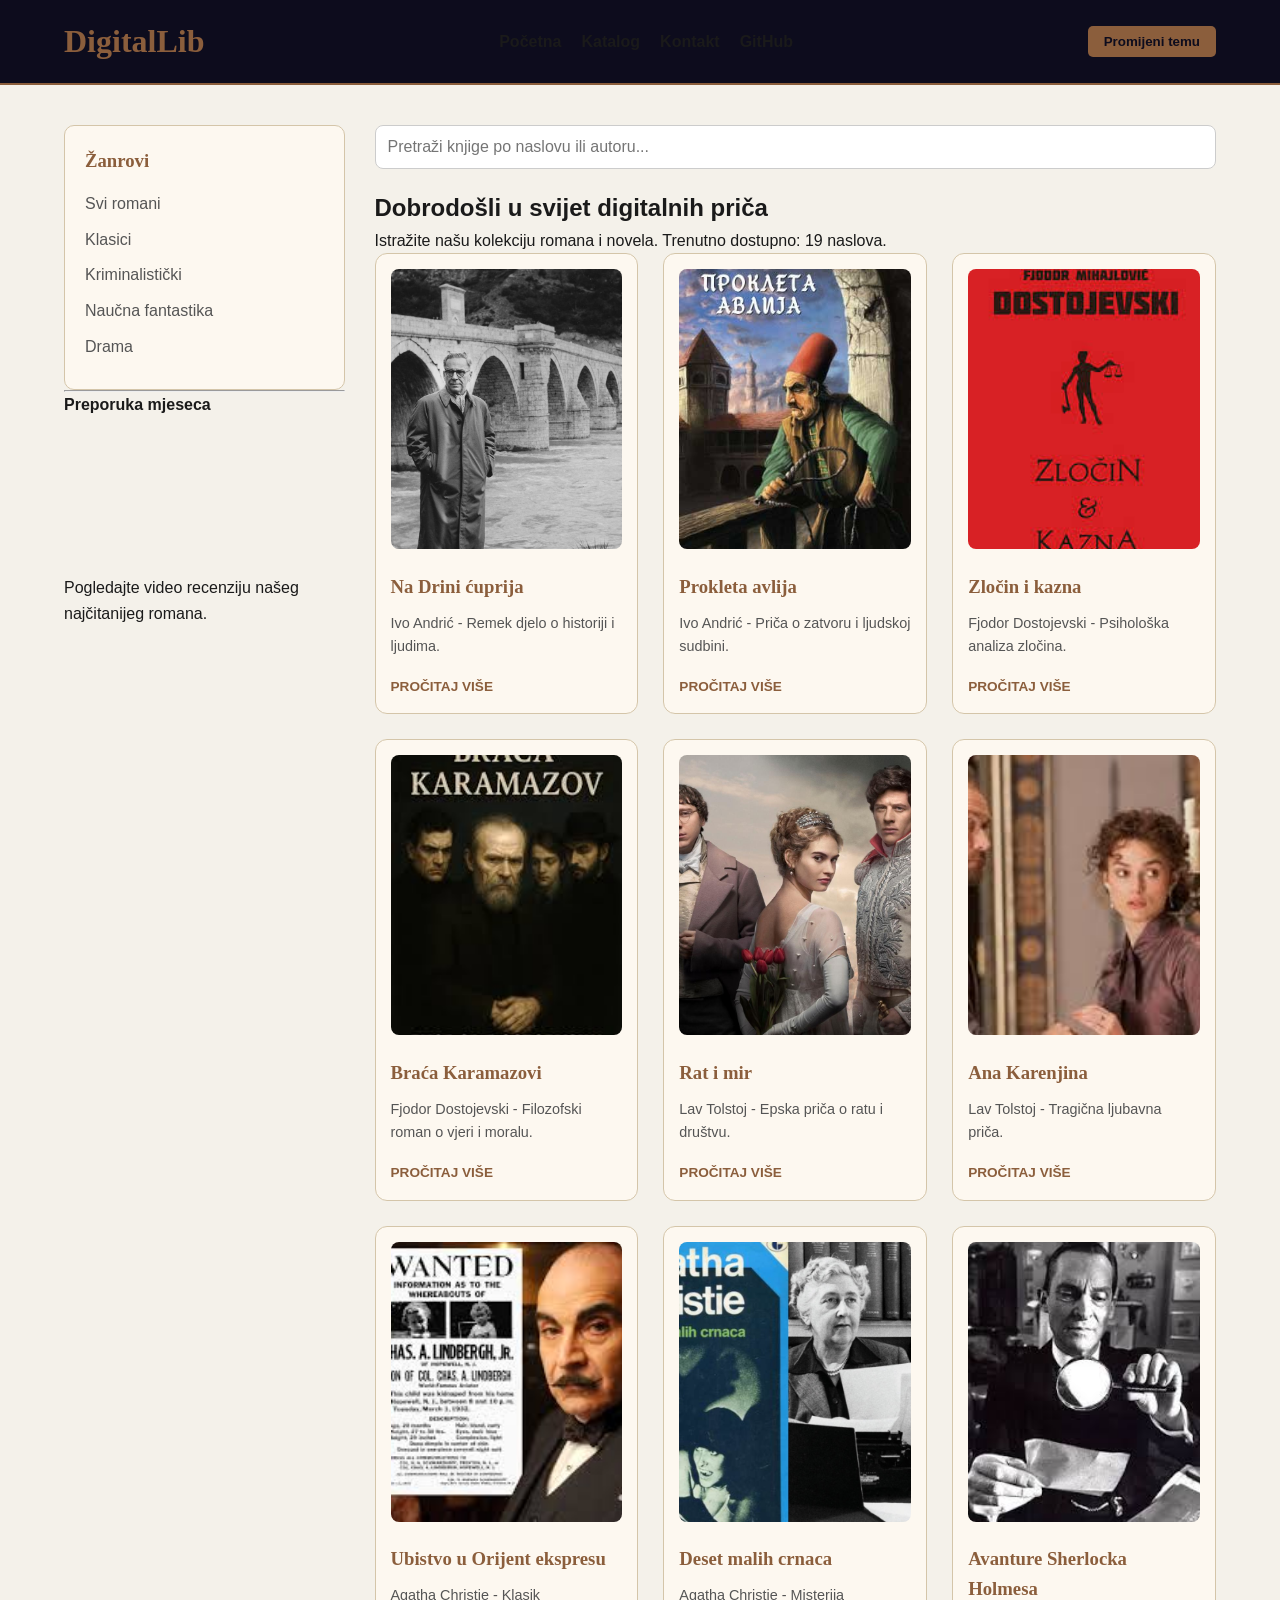
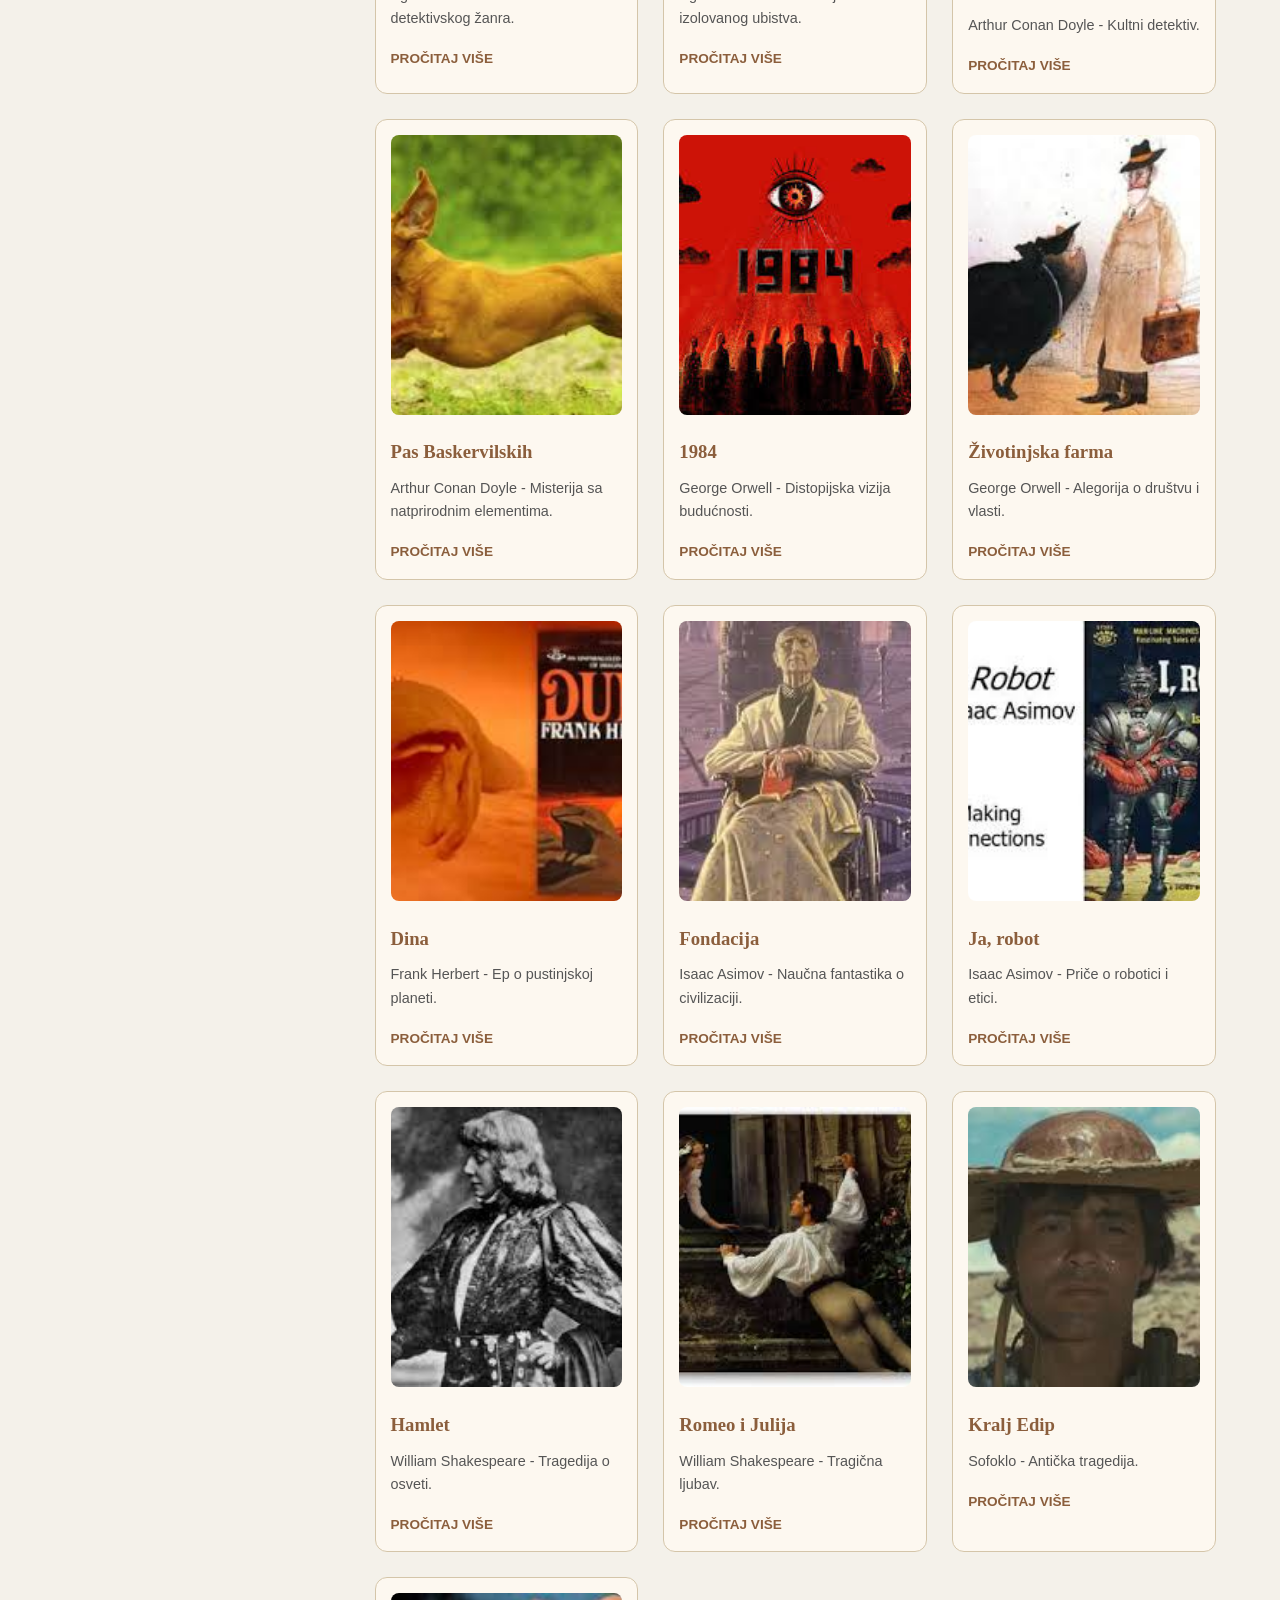
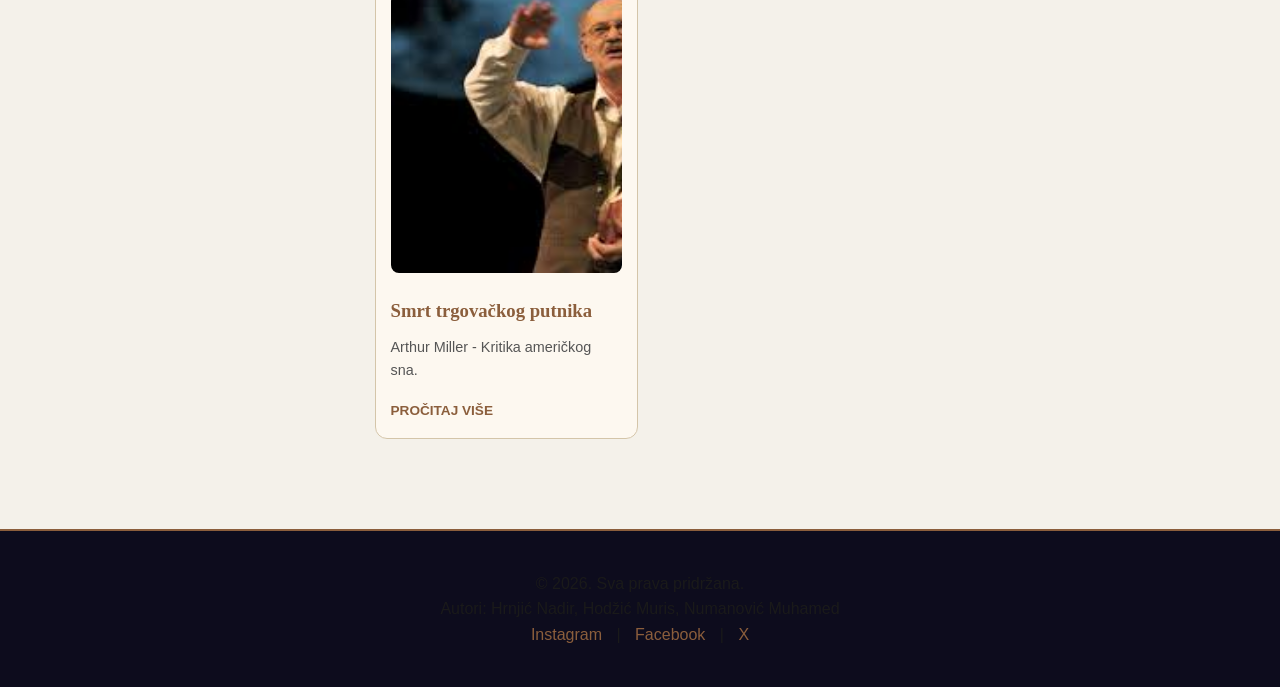
==== commit b7f0fd76: "Add files via upload dodano HTML i json za progresive web app" ====
--- a/index.html
+++ b/index.html
@@ -4,6 +4,10 @@
     <meta charset="UTF-8">
     <meta name="viewport" content="width=device-width, initial-scale=1.0">
     <title>Digitalna Biblioteka | Početna</title>
+    <link rel="manifest" href="manifest.json">
+    <meta name="theme-color" content="#e8c547">
+    <meta name="mobile-web-app-capable" content="yes">
+    <link rel="apple-touch-icon" href="images/logo.png">
     <link rel="stylesheet" href="css/tptpstil.css">
     <link rel="icon" type="image/png" href="images/logo.png">
 </head>
--- a/css/tptpstil.css
+++ b/css/tptpstil.css
@@ -1,11 +1,11 @@
 
-/*Deklaracija nekih boja koje se cesto koriste*/
+
 :root {
 
     --boja-pozadina: #0f0e17;
     --boja-povrsina: #1a1a2e;
     --boja-kartica: #16213e;
-    --boja-naglasak: #e8c547;
+    --boja-akcentna: #e8c547; 
     --boja-tekst: #fffffe;
     --boja-tekst-sekundarni: #a7a9be;
     --boja-granica: #2a2a4a;
@@ -26,6 +26,12 @@
 }
 
 
+* {
+    margin: 0;
+    padding: 0;
+    box-sizing: border-box;
+} /*koristimo kaskadnu osobinu css, za svaki slucaj svaki element ce imati ove osobine dok se drugacije ne odredi*/
+
 body {
     font-family: var(--font-tijelo);
     background-color: var(--boja-pozadina);
@@ -37,24 +43,25 @@
 
 header {
     background-color: #0d0c1d;
-    padding: 2px;
+    padding: 1rem 5%;
     display: flex;
     justify-content: space-between;
     align-items: center;
     position: sticky;
     top: 0;
-    z-index: 1000; /*Sugestija Geminija kako bi header uvijek bio na vrhu*/
-    border-bottom: 2px solid var(--boja-naglasak);
+    z-index: 1000; /*pobrine se da header sigurno bude na vrhu stranice*/
+    border-bottom: 2px solid var(--boja-akcentna);
 }
 
 header h1 {
     font-family: var(--font-naslov);
-    color: var(--boja-naglasak);
+    color: var(--boja-akcentna);
 }
 
 header nav ul {
     display: flex;
     list-style: none;
+    gap: 20px; /*osigurava razmake*/
 }
 
 header nav a {
@@ -65,13 +72,13 @@
 }
 
 header nav a:hover {
-    color: var(--boja-naglasak);
+    color: var(--boja-akcentna);
 }
 
 
 #drugaBoja {
     padding: 8px 16px;
-    background: var(--boja-naglasak);
+    background: var(--boja-akcentna);
     border: none;
     color: #0d0c1d;
     border-radius: 5px;
@@ -89,12 +96,17 @@
 .container {
     display: flex;
     padding: 40px 5%;
+    gap: 30px;
 }
 
 aside {
+    flex: 1;
     min-width: 250px;
 }
 
+main {
+    flex: 3;
+}
 
 
 #sporedniNav {
@@ -106,7 +118,7 @@
 
 #sporedniNav h3 {
     margin-bottom: 15px;
-    color: var(--boja-naglasak);
+    color: var(--boja-akcentna);
     font-family: var(--font-naslov);
 }
 
@@ -126,70 +138,14 @@
 }
 
 #sporedniNav a:hover {
-    color: var(--boja-naglasak);
+    color: var(--boja-akcentna);
     padding-left: 5px;
 }
-
 
 #knjige-grid {
     display: grid;
     grid-template-columns: repeat(3, 1fr);
     gap: 25px;
-}
-.authors{
-    width: 100%;
-    background: var(--boja-pozadina);
-    padding: 15px;
-    transition: var(--prelaz);
-    animation: fadeInUp 0.8s ease forwards;
-}
-.author-cont{
-    width: 100%;
-    min-width: 100%;
-    box-sizing: border-box;
-    background: var(--boja-kartica);
-    border: 1px solid var(--boja-granica);
-    border-radius: 12px;
-    display: flex;
-    align-items: center;
-    flex-direction: row;
-    justify-content: space-between;
-    gap: 15px;
-    align-self: stretch;
-    margin-bottom: 30px;
-    padding: 20px;
-}
-
-.author-cont-txt {
-    display: flex;
-    flex-direction: column;
-    flex: 1;
-}
-
-.author-cont h3 {
-    font-family: var(--font-naslov);
-    color: var(--boja-naglasak);
-    margin-bottom: 5px;
-}
-
-.author-cont-txt h5 {
-    margin: 5px 0;   
-    font-weight: normal;
-}
-.author-cont p {
-    margin-top: 15px;
-    margin-bottom: 10px;
-    font-size: 0.9rem;
-}
-
-
-.author-cont img {
-    width: 200px;
-    height: 220px;
-    object-fit: cover;
-    border-radius: 5%;
-    margin-left: 15px;
-   
 }
 
 .kartice {
@@ -203,7 +159,7 @@
 
 .kartice:hover {
     transform: translateY(-10px);
-    border-color: var(--boja-naglasak);
+    border-color: var(--boja-akcentna);
     box-shadow: 0 10px 30px rgba(0,0,0,0.5);
 }
 
@@ -218,7 +174,7 @@
 .kartice h3 {
     font-family: var(--font-naslov);
     margin-bottom: 10px;
-    color: var(--boja-naglasak);
+    color: var(--boja-akcentna);
 }
 
 .kartice p {
@@ -228,23 +184,243 @@
 }
 
 .kartice a {
-    color: var(--boja-naglasak);
-    text-decoration: none;
-    font-weight: bold;
-    font-size: 12px;
+    color: var(--boja-akcentna);
+    text-decoration: none;
+    font-weight: bold;
+    font-size: 0.85rem;
     text-transform: uppercase;
 }
+
+@keyframes fadeInUp {
+    from { opacity: 0; transform: translateY(20px); }
+    to { opacity: 1; transform: translateY(0); }
+}
+
+
+
+@media (max-width: 900px) {
+    #knjige-grid { grid-template-columns: repeat(2, 1fr); }
+    .container { flex-direction: column; }
+}
+
+@media (max-width: 600px) {
+    #knjige-grid { grid-template-columns: 1fr; }
+    header { flex-direction: column; text-align: center; gap: 15px; }
+    header nav ul { gap: 10px; font-size: 0.8rem; }
+}
+
 
 footer {
     background: #0d0c1d;
     padding: 40px 5%;
     text-align: center;
-    border-top: 2px solid var(--boja-naglasak);
+    border-top: 2px solid var(--boja-akcentna);
     margin-top: 50px;
 }
 
 .linkovi a {
-    color: var(--boja-naglasak);
+    color: var(--boja-akcentna);
     margin: 0 10px;
     text-decoration: none;
+}
+
+
+
+
+
+
+
+
+
+
+
+
+
+
+
+
+
+/* Ovaj dio css  je za katalog stranicu */
+
+.bookmark-nav {
+    background: var(--boja-povrsina);
+    border-bottom: 1px solid var(--boja-granica);
+    padding: 10px 0;
+    text-align: center;
+    position: sticky;
+    top: 70px;
+    z-index: 999;
+}
+
+.bookmark-nav a {
+    color: var(--boja-akcentna);
+    text-decoration: none;
+    margin: 0 10px;
+    font-size: 0.85rem;
+    font-weight: bold;
+}
+
+
+.tabela-wrapper {
+    overflow-x: auto; 
+    margin: 20px 0;
+}
+
+.tabela {
+    width: 100%;
+    border-collapse: collapse;
+    background: var(--boja-kartica);
+    border-radius: 8px;
+    overflow: hidden;
+}
+
+.tabela th, .tabela td {
+    padding: 12px 15px;
+    text-align: left;
+    border-bottom: 1px solid var(--boja-granica);
+}
+
+.tabela th {
+    background-color: var(--boja-akcentna);
+    color: #0d0c1d;
+    font-family: var(--font-naslov);
+}
+
+.tabela tr:hover {
+    background: rgba(232, 197, 71, 0.05);
+}
+
+
+.galerija {
+    display: grid;
+    grid-template-columns: repeat(auto-fill, minmax(180px, 1fr));
+    gap: 15px;
+    margin: 20px 0;
+}
+
+.galerija-stavka {
+    border-radius: 8px;
+    overflow: hidden;
+    border: 2px solid var(--boja-granica);
+    transition: var(--prelaz);
+}
+
+.galerija-stavka:hover {
+    border-color: var(--boja-akcentna);
+    transform: scale(1.03);
+}
+
+.galerija-stavka img {
+    width: 100%;
+    height: 250px;
+    object-fit: cover;
+    display: block;
+}
+
+
+.ugnjezdena-lista {
+    padding-left: 20px;
+    margin: 20px 0;
+}
+
+.ugnjezdena-lista span {
+    font-weight: bold;
+    color: var(--boja-akcentna);
+    font-size: 1.1rem;
+}
+
+.ugnjezdena-lista ul {
+    list-style-type: circle;
+    padding-left: 30px;
+    margin: 5px 0 15px 0;
+}
+
+
+.image-map-container img {
+    max-width: 100%;
+    height: auto;
+    border: 1px solid var(--boja-akcentna);
+    border-radius: 8px;
+}
+
+
+.skoci-na-vrh {
+    display: inline-block;
+    margin-top: 30px;
+    padding: 10px 20px;
+    background: var(--boja-akcentna);
+    color: #0d0c1d;
+    text-decoration: none;
+    border-radius: 5px;
+    font-weight: bold;
+}
+
+.tekst-centar { text-align: center; }
+
+
+
+/* Ovo je za kontakt stranicu */
+#kontakt-sekcija {
+    background: var(--boja-kartica);
+    padding: 30px;
+    border-radius: 12px;
+    border: 1px solid var(--boja-granica);
+}
+
+.forma-grupa {
+    margin-bottom: 20px;
+    display: flex;
+    flex-direction: column;
+}
+
+.forma-grupa label {
+    margin-bottom: 8px;
+    font-weight: bold;
+    color: var(--boja-akcentna);
+}
+
+.forma-grupa input, .forma-grupa textarea {
+    padding: 12px;
+    border: 1px solid var(--boja-granica);
+    border-radius: 6px;
+    background: var(--boja-pozadina);
+    color: var(--boja-tekst);
+    font-family: inherit;
+}
+
+
+.input-greska {
+    border: 2px solid var(--boja-greska) !important; /*cisto da osigura da se ovo izvrsi*/
+}
+
+.greska-poruka {
+    color: var(--boja-greska);
+    font-size: 0.8rem;
+    margin-top: 5px;
+    min-height: 1rem;
+}
+
+.dugme-posalji {
+    background: var(--boja-akcentna);
+    color: #0d0c1d;
+    padding: 12px 25px;
+    border: none;
+    border-radius: 6px;
+    font-weight: bold;
+    cursor: pointer;
+    transition: var(--prelaz);
+}
+
+.dugme-posalji:hover {
+    transform: translateY(-2px);
+    box-shadow: 0 5px 15px rgba(232, 197, 71, 0.3);
+}
+
+.uspjeh-okvir {
+    margin-top: 20px;
+    padding: 20px;
+    background: rgba(76, 175, 80, 0.1);
+    border: 1px solid var(--boja-uspjeh);
+    border-radius: 8px;
+    text-align: center;
 }
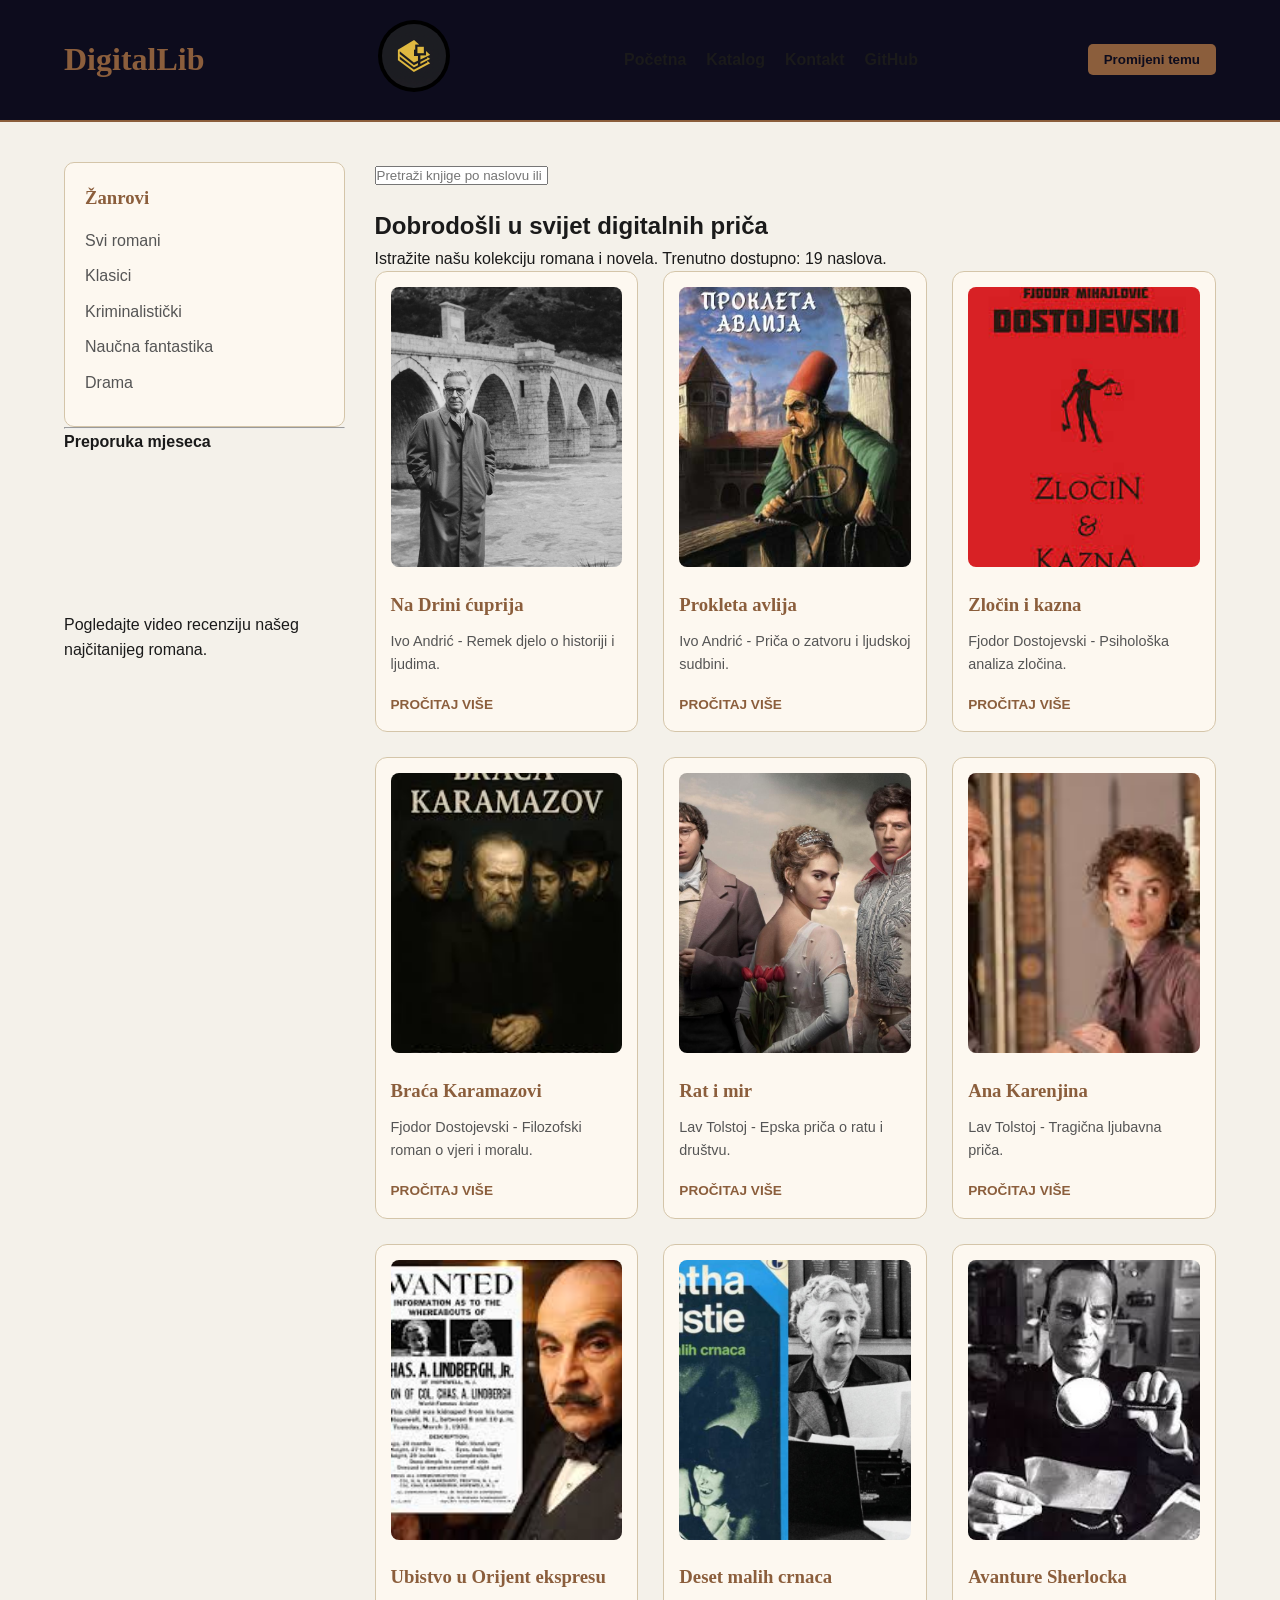
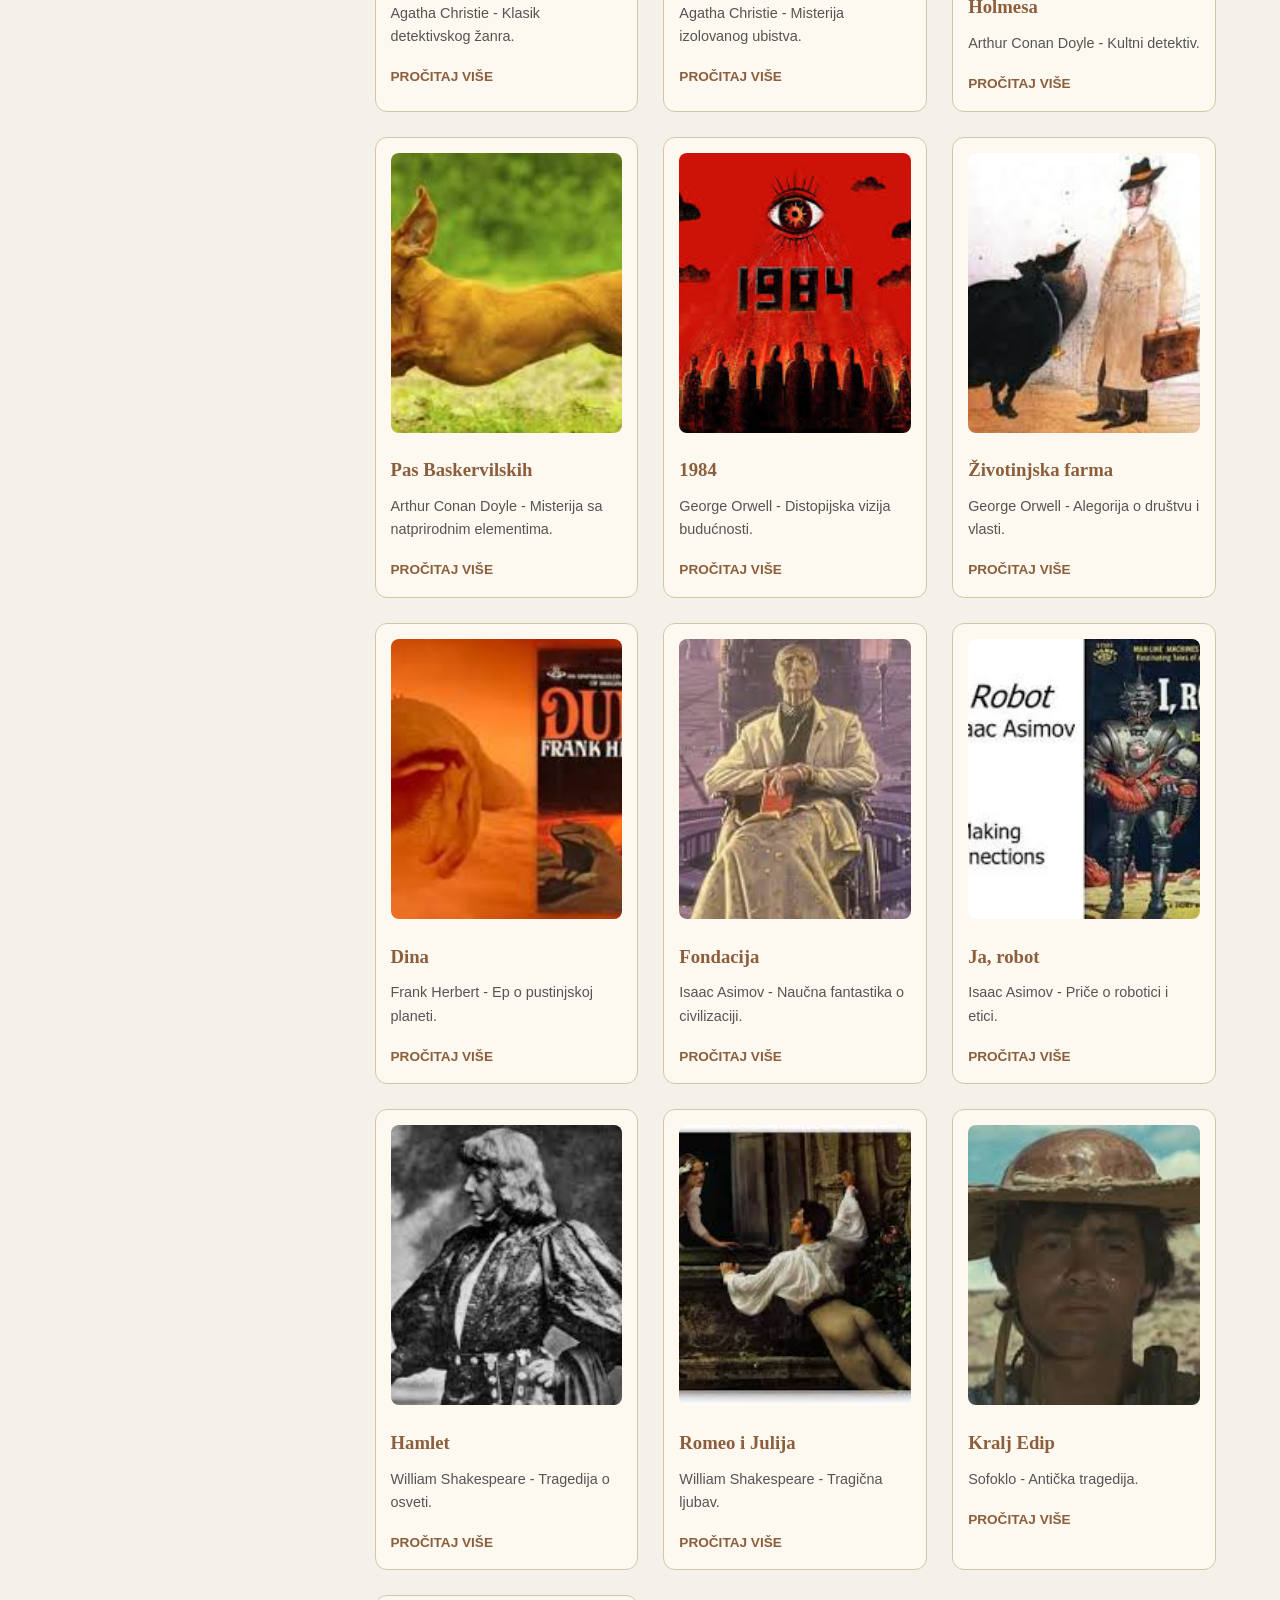
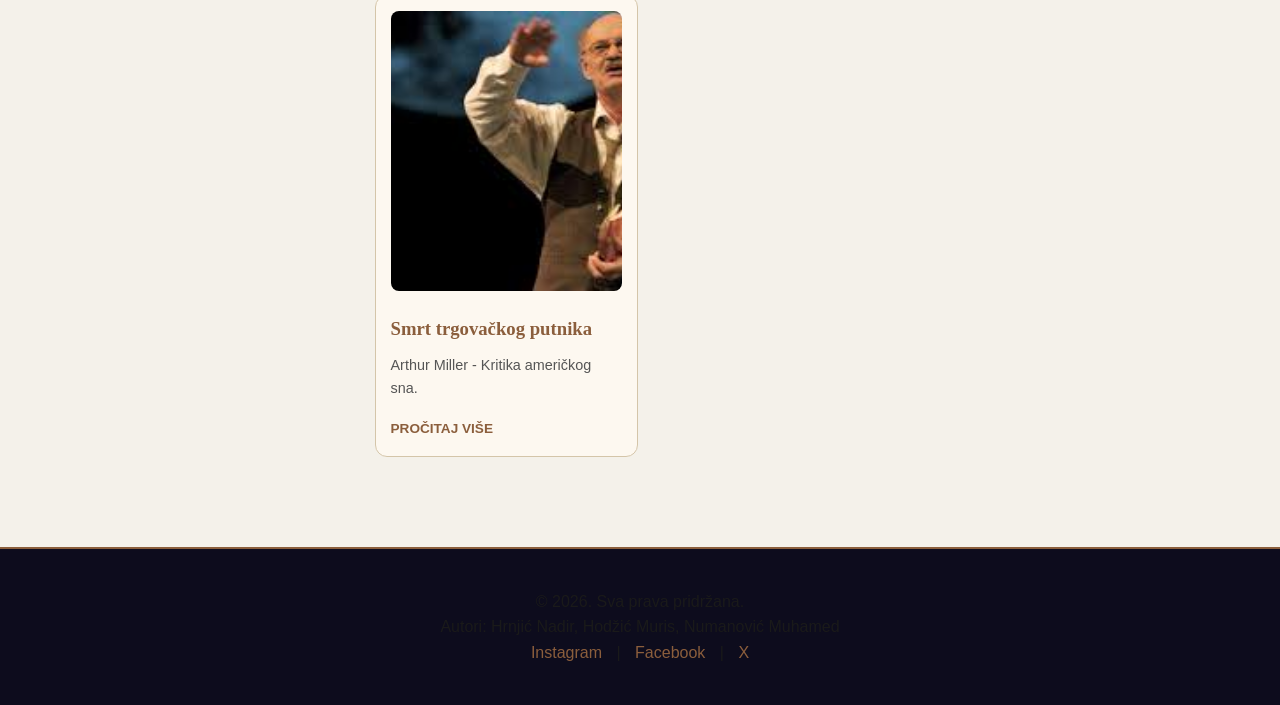
==== commit 5e9ffae2: "v.f Ovim commitom su ispravljeni neki sitni propusti u HTML-u i kompletiran je kod za ovu oblast" ====
--- a/index.html
+++ b/index.html
@@ -17,6 +17,24 @@
         <div class="logo">
             <h1>DigitalLib</h1>
         </div>
+        <div class="logo-kontejner">
+    <svg width="80" height="80" viewBox="0 0 100 100" class="glavni-logo">
+        <defs>
+            <clipPath id="krug-maska">
+                <circle cx="50" cy="50" r="40" />
+            </clipPath>
+        </defs>
+
+        <circle cx="50" cy="50" r="45" class="logo-prsten" />
+
+        <image 
+            href="images/logo.png" 
+            x="10" y="10" 
+            width="80" height="80" 
+            clip-path="url(#krug-maska)" 
+            preserveAspectRatio="xMidYMid slice" />
+    </svg>
+</div>
         <nav>
             <ul>
                 <li><a href="index.html">Početna</a></li>
@@ -50,8 +68,7 @@
 
         <main>
 			<section id="search-section" style="margin-bottom: 20px;">
-   		 <input type="text" id="searchInput" placeholder="Pretraži knjige po naslovu ili autoru..." 
-    	style="width: 100%; padding: 12px; border-radius: 8px; border: 1px solid #ccc; font-size: 16px;">
+   		 <input type="text" id="searchInput" placeholder="Pretraži knjige po naslovu ili autoru..." >
 		</section>
             <section id="landing">
                 <h2>Dobrodošli u svijet digitalnih priča</h2> 
